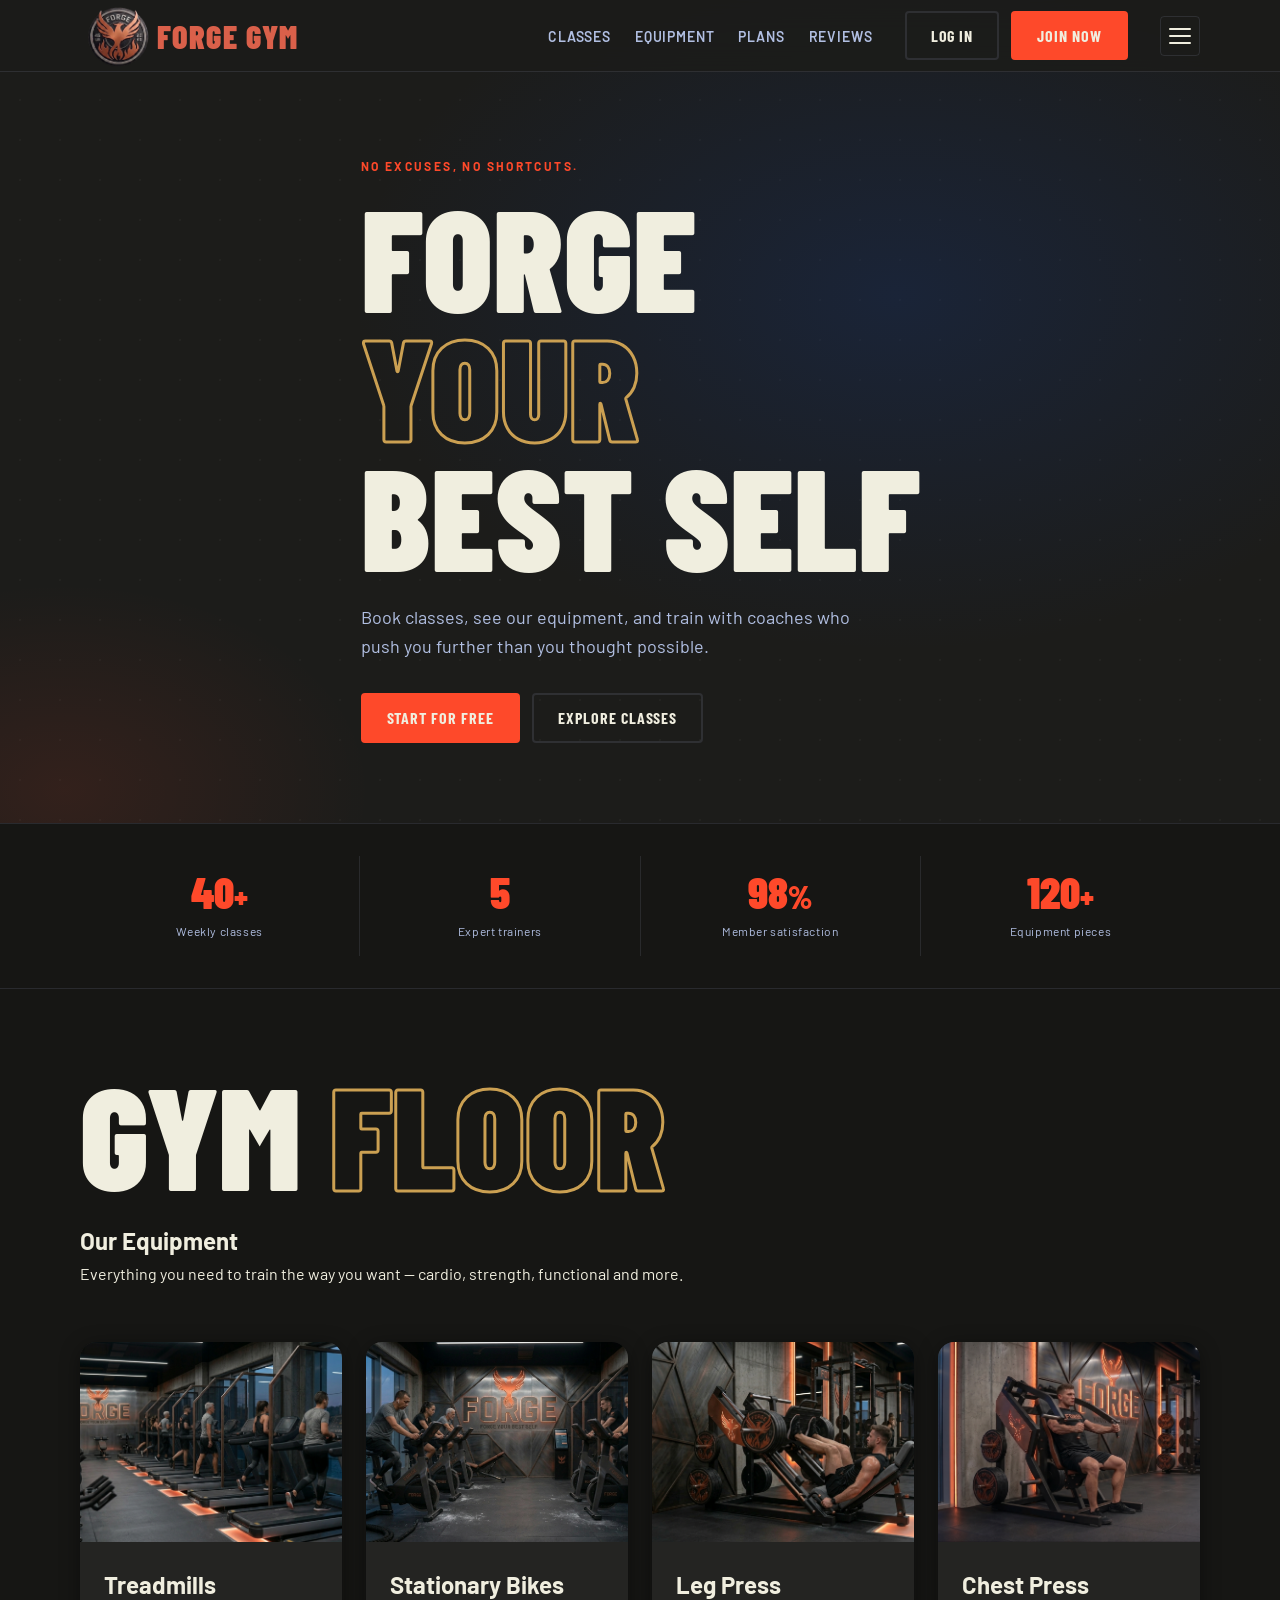
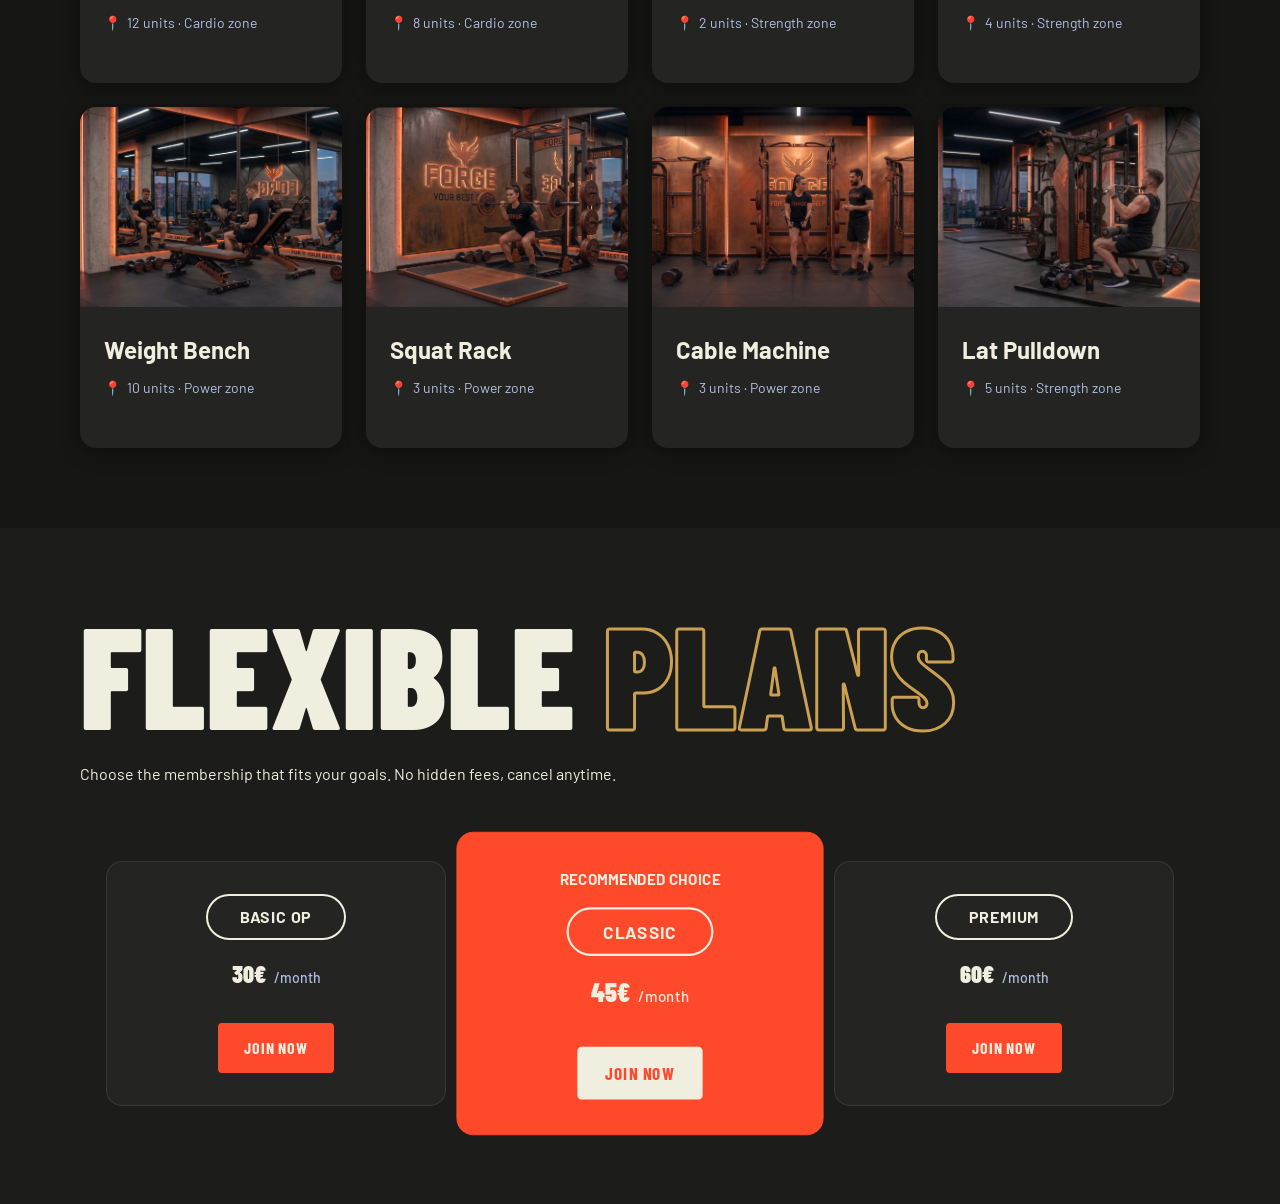
==== index.html @ f5eaddcb "Changes in colors" ====
<!DOCTYPE html>
<html lang="en">
<head>
  <meta charset="UTF-8" />
  <meta name="viewport" content="width=device-width, initial-scale=1.0" />
  <title>FORGE GYM — Forge Your Best Self</title>
  <link rel="preconnect" href="https://fonts.googleapis.com" />
  <link rel="preconnect" href="https://fonts.gstatic.com" crossorigin />
  <link href="https://fonts.googleapis.com/css2?family=Barlow+Condensed:wght@700;900&family=Barlow:wght@400;500;600&display=swap" rel="stylesheet" />
  <link rel="stylesheet" href="css/style.css" />
</head>
<body>

  <!-- HEADER -->

  <header class="header">
    <div class="container header__inner">

      <a href="index.html" class="logo" aria-label="FORGE GYM homepage">
        <img src="images/logo.png" alt="FORGE GYM" class="logo__img" />
        <span class="logo__text">FORGE GYM</span>
      </a>

      <input type="checkbox" id="nav-toggle" class="sr-only peer-nav" />
      <label for="nav-toggle" class="nav__toggle" aria-label="Open navigation menu">
        <span></span>
        <span></span>
        <span></span>
      </label>

      <nav class="nav" id="main-nav" aria-label="Primary navigation">
        <ul class="nav__list">
          <li><a href="#classes"   class="nav__link">Classes</a></li>
          <li><a href="#equipment" class="nav__link">Equipment</a></li>
          <li><a href="#plans"     class="nav__link">Plans</a></li>
          <li><a href="#reviews"   class="nav__link">Reviews</a></li>
        </ul>
        <div class="nav__actions">
          <a href="pages/login.html"    class="btn btn--ghost">Log in</a>
          <a href="pages/register.html" class="btn btn--primary">Join now</a>
        </div>
      </nav>

      <div class="quick-menu">
        <input type="checkbox" id="quick-menu-toggle" class="sr-only peer-quick" />
        <label for="quick-menu-toggle" class="quick-menu__btn" aria-label="Quick access menu">
          <span></span>
          <span></span>
          <span></span>
        </label>
        
        <div class="quick-menu__dropdown" id="quick-menu-dropdown">
          <a href="plan.html" class="quick-menu__item">
            <span class="quick-menu__icon" aria-hidden="true">📅</span>
            <div>
              <strong>Workout Planner</strong>
              <span>Browse &amp; plan your schedule</span>
            </div>
          </a>
          <a href="pages/profile.html" class="quick-menu__item">
            <span class="quick-menu__icon" aria-hidden="true">👤</span>
            <div>
              <strong>My Profile</strong>
              <span>Account, bookings &amp; progress</span>
            </div>
          </a>
        </div>
      </div>
    </div>
  </header>

  <main>

    <!-- HERO -->
    <section class="hero" aria-labelledby="hero-title">
      <div class="hero__bg" aria-hidden="true"></div>

      <div class="container hero__content">
        <p class="eyebrow">No excuses, No shortcuts.</p>
        <h1 class="hero__title" id="hero-title">
          FORGE<br />
          <span class="hero__title--outline">YOUR</span><br />
          BEST SELF
        </h1>
        <p class="hero__sub">
          Book classes, see our equipment, and train with coaches
          who push you further than you thought possible.
        </p>
        <div class="hero__cta">
          <a href="pages/register.html" class="btn btn--primary btn--lg">Start for free</a>
          <a href="#classes"           class="btn btn--ghost   btn--lg">Explore classes</a>
        </div>
      </div>

      <div class="stats" aria-label="Gym highlights">
        <div class="container stats__inner">
          <div class="stat">
            <strong class="stat__number">40<span>+</span></strong>
            <span class="stat__label">Weekly classes</span>
          </div>
          <div class="stat">
            <strong class="stat__number">5</strong>
            <span class="stat__label">Expert trainers</span>
          </div>
          <div class="stat">
            <strong class="stat__number">98<span>%</span></strong>
            <span class="stat__label">Member satisfaction</span>
          </div>
          <div class="stat">
            <strong class="stat__number">120<span>+</span></strong>
            <span class="stat__label">Equipment pieces</span>
          </div>
        </div>
      </div>
     </section>

     <!-- EQUIPMENT CATALOGUE -->

     <section class="section" id="equipment" aria-labelledby="equipment-title">
      <div class="container">

        <header class="section__header">
          <h1 class="equipment__title">
            GYM <span class="equipment__title--outline">FLOOR</span>
          </h1>
          <h2 class="section__title" id="equipment-title">Our Equipment</h2>
          <p class="section__desc">
            Everything you need to train the way you want —
            cardio, strength, functional and more.
          </p>
        </header>

        <ul class="equip-grid" aria-label="Equipment catalogue">
 
          <li class="equip-card">
            <div class="equip-card__image">
              <img src="images/equipment/treadMills.png" alt="Treadmills" loading="lazy" />
            </div>
            <div class="equip-card__info">
              <h3 class="equip-card__name">Treadmills</h3>
              <p class="equip-card__detail">
                <span aria-hidden="true">📍</span> 12 units · Cardio zone
              </p>
            </div>
          </li>
 
          <li class="equip-card">
            <div class="equip-card__image">
              <img src="images/equipment/stationaryBikes.png" alt="Stationary Bikes" loading="lazy" />
            </div>
            <div class="equip-card__info">
              <h3 class="equip-card__name">Stationary Bikes</h3>
              <p class="equip-card__detail">
                <span aria-hidden="true">📍</span> 8 units · Cardio zone
              </p>
            </div>
          </li>

          <li class="equip-card">
            <div class="equip-card__image">
              <img src="images/equipment/legPress.png" alt="Leg Press" loading="lazy" />
            </div>
            <div class="equip-card__info">
              <h3 class="equip-card__name">Leg Press</h3>
              <p class="equip-card__detail">
                <span aria-hidden="true">📍</span> 2 units · Strength zone
              </p>
            </div>
          </li>

          <li class="equip-card">
            <div class="equip-card__image">
              <img src="images/equipment/chestPress.png" alt="Chest Press" loading="lazy" />
            </div>
            <div class="equip-card__info">
              <h3 class="equip-card__name">Chest Press</h3>
              <p class="equip-card__detail">
                <span aria-hidden="true">📍</span> 4 units · Strength zone
              </p>
            </div>
          </li>

          <li class="equip-card">
            <div class="equip-card__image">
              <img src="images/equipment/weightBench.png" alt="Weight Bench" loading="lazy" />
            </div>
            <div class="equip-card__info">
              <h3 class="equip-card__name">Weight Bench</h3>
              <p class="equip-card__detail">
                <span aria-hidden="true">📍</span> 10 units · Power zone
              </p>
            </div>
          </li>

          <li class="equip-card">
            <div class="equip-card__image">
              <img src="images/equipment/squatRack.png" alt="Squat Rack" loading="lazy" />
            </div>
            <div class="equip-card__info">
              <h3 class="equip-card__name">Squat Rack</h3>
              <p class="equip-card__detail">
                <span aria-hidden="true">📍</span> 3 units · Power zone
              </p>
            </div>
          </li>

          <li class="equip-card">
            <div class="equip-card__image">
              <img src="images/equipment/cableMachine.png" alt="Cable Machine" loading="lazy" />
            </div>
            <div class="equip-card__info">
              <h3 class="equip-card__name">Cable Machine</h3>
              <p class="equip-card__detail">
                <span aria-hidden="true">📍</span> 3 units · Power zone
              </p>
            </div>
          </li>

          <li class="equip-card">
            <div class="equip-card__image">
              <img src="images/equipment/latPulldown.png" alt="Lat Pulldown" loading="lazy" />
            </div>
            <div class="equip-card__info">
              <h3 class="equip-card__name">Lat Pulldown</h3>
              <p class="equip-card__detail">
                <span aria-hidden="true">📍</span> 5 units · Strength zone
              </p>
            </div>
          </li>

          </ul>
 
      </div>
    </section>

    <section class="section" id="plans" aria-labelledby="plans-title">
      <div class="container">

        <header class="section__header">
          <h2 class="equipment__title">
            FLEXIBLE <span class="equipment__title--outline">PLANS</span>
          </h2>
          <p class="section__desc">
            Choose the membership that fits your goals. No hidden fees, cancel anytime.
          </p>
        </header>

        <div class="plans-grid">
          
          <div class="plan-card">
            <div class="plan-card__name">BASIC OP</div>
            <div class="plan-card__price">
              <span class="price-decimals">30€</span>
              <span class="price-period">/month</span>
            </div>
            <a href="pages/register.html" class="btn btn--primary">Join Now</a>
          </div>

          <div class="plan-card plan-card--highlight">
            <div class="plan-card__badge">Recommended Choice</div>
            <div class="plan-card__name">CLASSIC</div>
            <div class="plan-card__price">
              <span class="price-decimals">45€</span>
              <span class="price-period">/month</span>
            </div>
            <a href="pages/register.html" class="btn btn--white">Join Now</a>
          </div>

          <div class="plan-card">
            <div class="plan-card__name">PREMIUM</div>
            <div class="plan-card__price">
              <span class="price-decimals">60€</span>
              <span class="price-period">/month</span>
            </div>
            <a href="pages/register.html" class="btn btn--primary">Join Now</a>
          </div>

        </div>

      </div>
    </section>

  </main>

</body>
</html>
---- css/style.css ----
/* 
 * PROJECT: Gym Management Platform 
 * DESCRIPTION: Main stylesheet that imports our CSS architecture in the 
 * correct cascading order (ITCSS approach).
*/

@import url('01-base.css');
@import url('02-components.css');
@import url('03-layout.css');
@import url('04-pages.css');
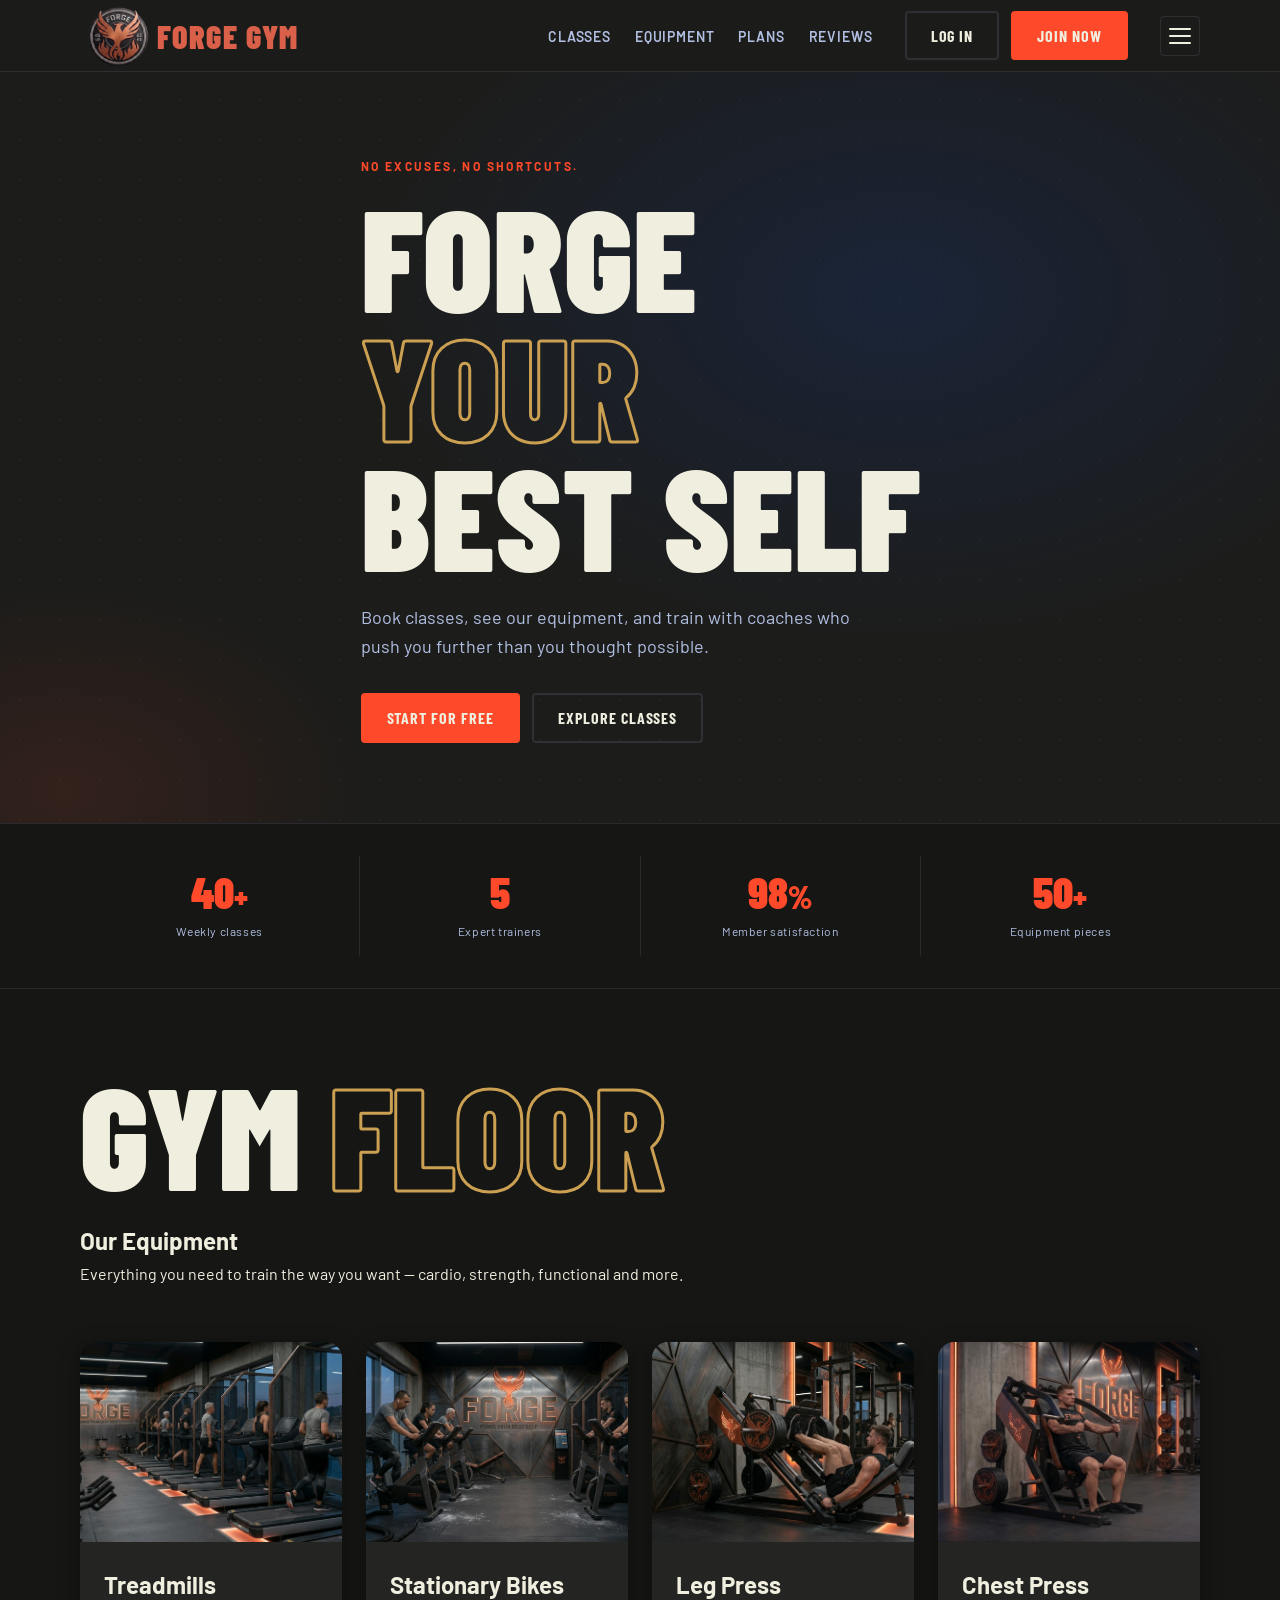
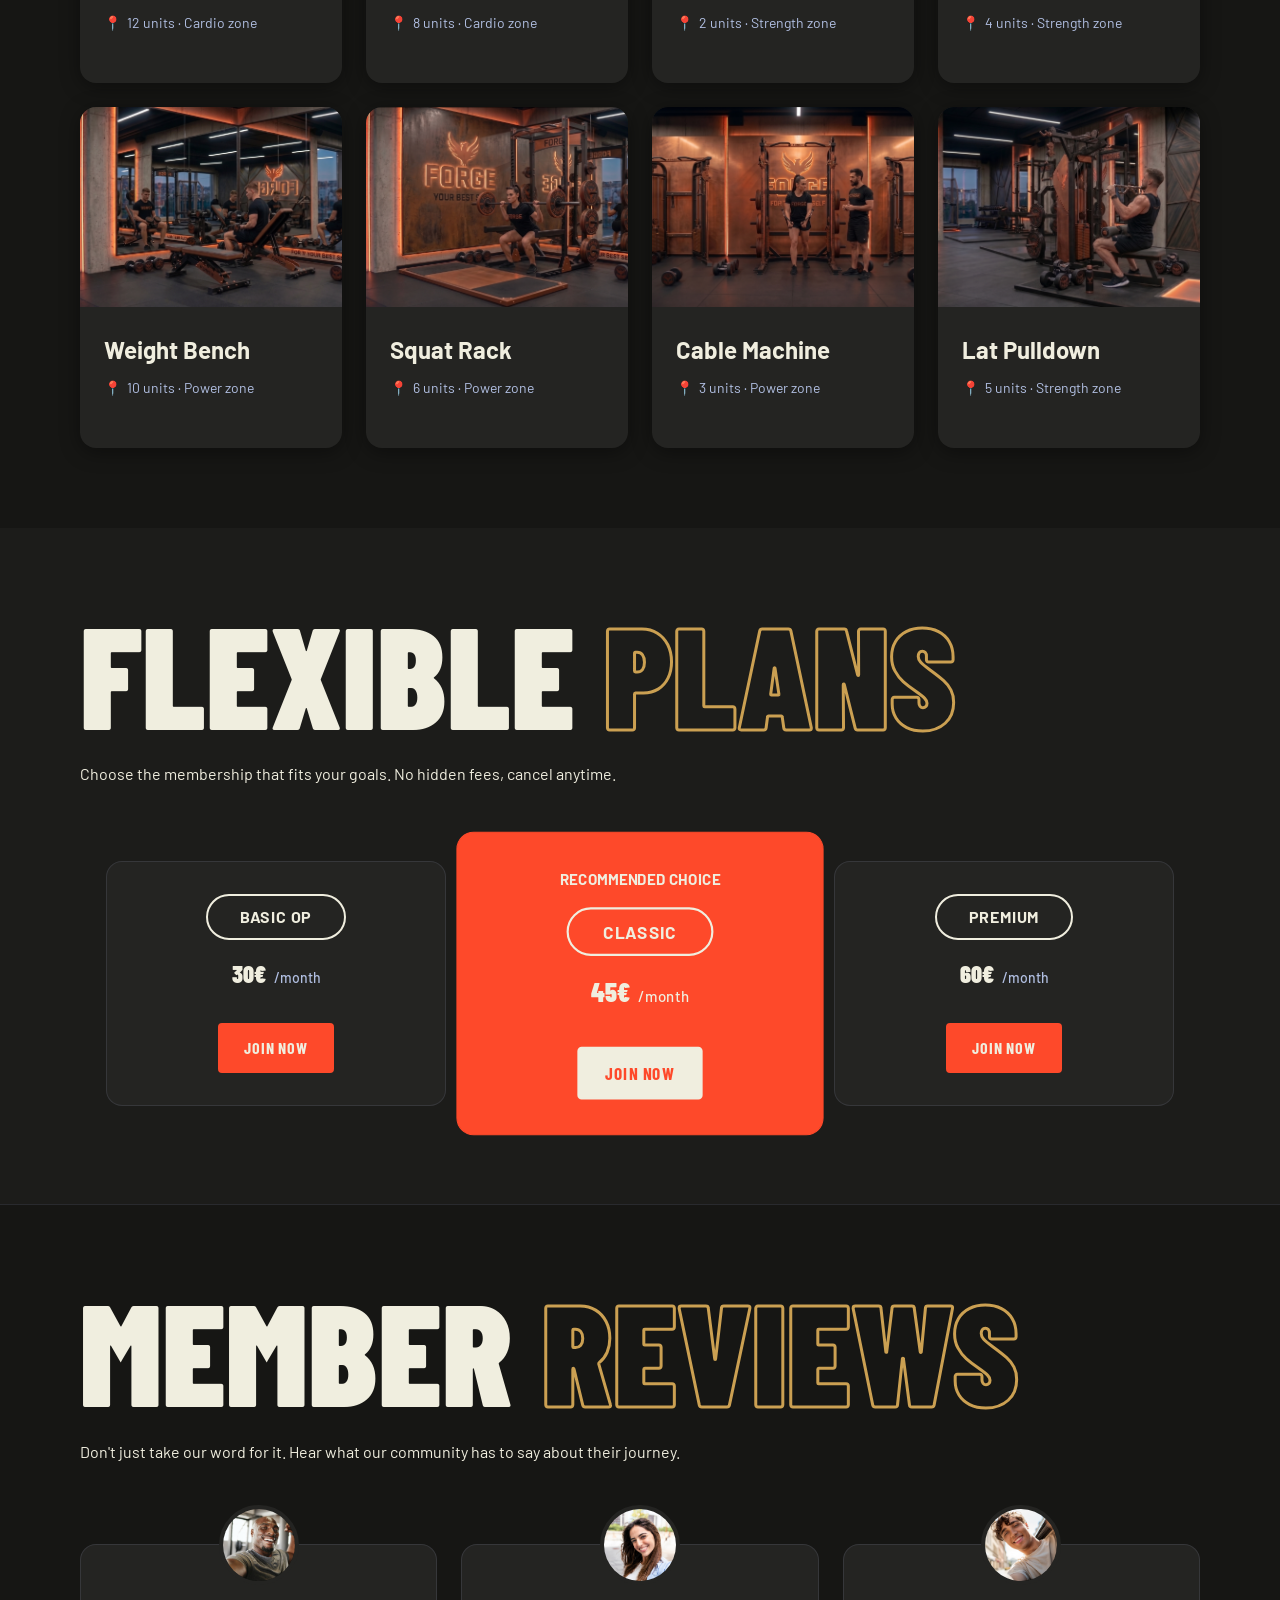
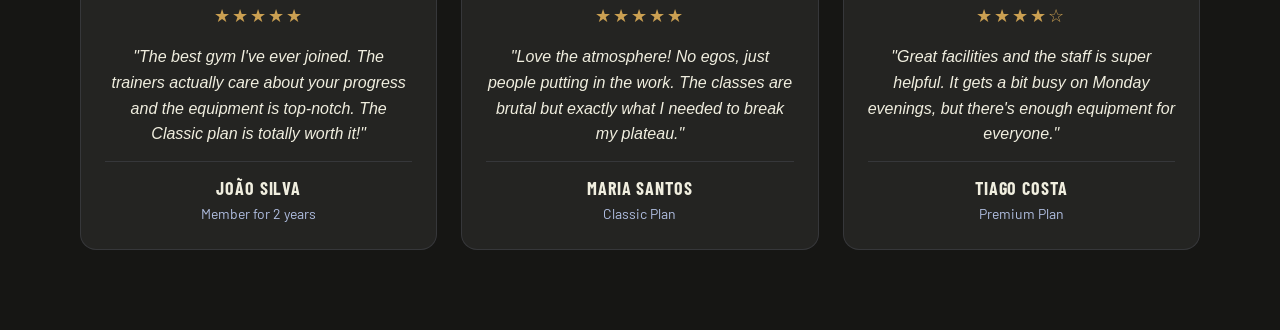
==== commit 1be5bfb3: "Reviews from Members" ====
--- a/index.html
+++ b/index.html
@@ -107,7 +107,7 @@
             <span class="stat__label">Member satisfaction</span>
           </div>
           <div class="stat">
-            <strong class="stat__number">120<span>+</span></strong>
+            <strong class="stat__number">50<span>+</span></strong>
             <span class="stat__label">Equipment pieces</span>
           </div>
         </div>
@@ -199,7 +199,7 @@
             <div class="equip-card__info">
               <h3 class="equip-card__name">Squat Rack</h3>
               <p class="equip-card__detail">
-                <span aria-hidden="true">📍</span> 3 units · Power zone
+                <span aria-hidden="true">📍</span> 6 units · Power zone
               </p>
             </div>
           </li>
@@ -280,6 +280,76 @@
       </div>
     </section>
 
+    <section class="section" id="reviews" aria-labelledby="reviews-title">
+      <div class="container">
+
+        <header class="section__header">
+          <h2 class="equipment__title">
+            MEMBER <span class="equipment__title--outline">REVIEWS</span>
+          </h2>
+          <p class="section__desc">
+            Don't just take our word for it. Hear what our community has to say about their journey.
+          </p>
+        </header>
+
+        <div class="reviews-grid">
+          
+          <div class="review-card">
+            <div class="review-card__avatar">
+              <img src="images/profiles/profile1.png" alt="João Silva" loading="lazy" />
+            </div>
+            
+            <div class="review-card__stars" aria-label="5 out of 5 stars">
+              ★★★★★
+            </div>
+            <blockquote class="review-card__quote">
+              "The best gym I've ever joined. The trainers actually care about your progress and the equipment is top-notch. The Classic plan is totally worth it!"
+            </blockquote>
+            <div class="review-card__author">
+              <strong>João Silva</strong>
+              <span>Member for 2 years</span>
+            </div>
+          </div>
+
+          <div class="review-card">
+            <div class="review-card__avatar">
+              <img src="images/profiles/profile2.png" alt="Maria Santos" loading="lazy" />
+            </div>
+            
+            <div class="review-card__stars" aria-label="5 out of 5 stars">
+              ★★★★★
+            </div>
+            <blockquote class="review-card__quote">
+              "Love the atmosphere! No egos, just people putting in the work. The classes are brutal but exactly what I needed to break my plateau."
+            </blockquote>
+            <div class="review-card__author">
+              <strong>Maria Santos</strong>
+              <span>Classic Plan</span>
+            </div>
+          </div>
+
+          <div class="review-card">
+            <div class="review-card__avatar">
+              <img src="images/profiles/profile3.png" alt="Tiago Costa" loading="lazy" />
+            </div>
+            
+            <div class="review-card__stars" aria-label="4 out of 5 stars">
+              ★★★★☆
+            </div>
+            <blockquote class="review-card__quote">
+              "Great facilities and the staff is super helpful. It gets a bit busy on Monday evenings, but there's enough equipment for everyone."
+            </blockquote>
+            <div class="review-card__author">
+              <strong>Tiago Costa</strong>
+              <span>Premium Plan</span>
+            </div>
+          </div>
+
+        </div>
+
+      </div>
+    </section>
+
   </main>
 
 </body>
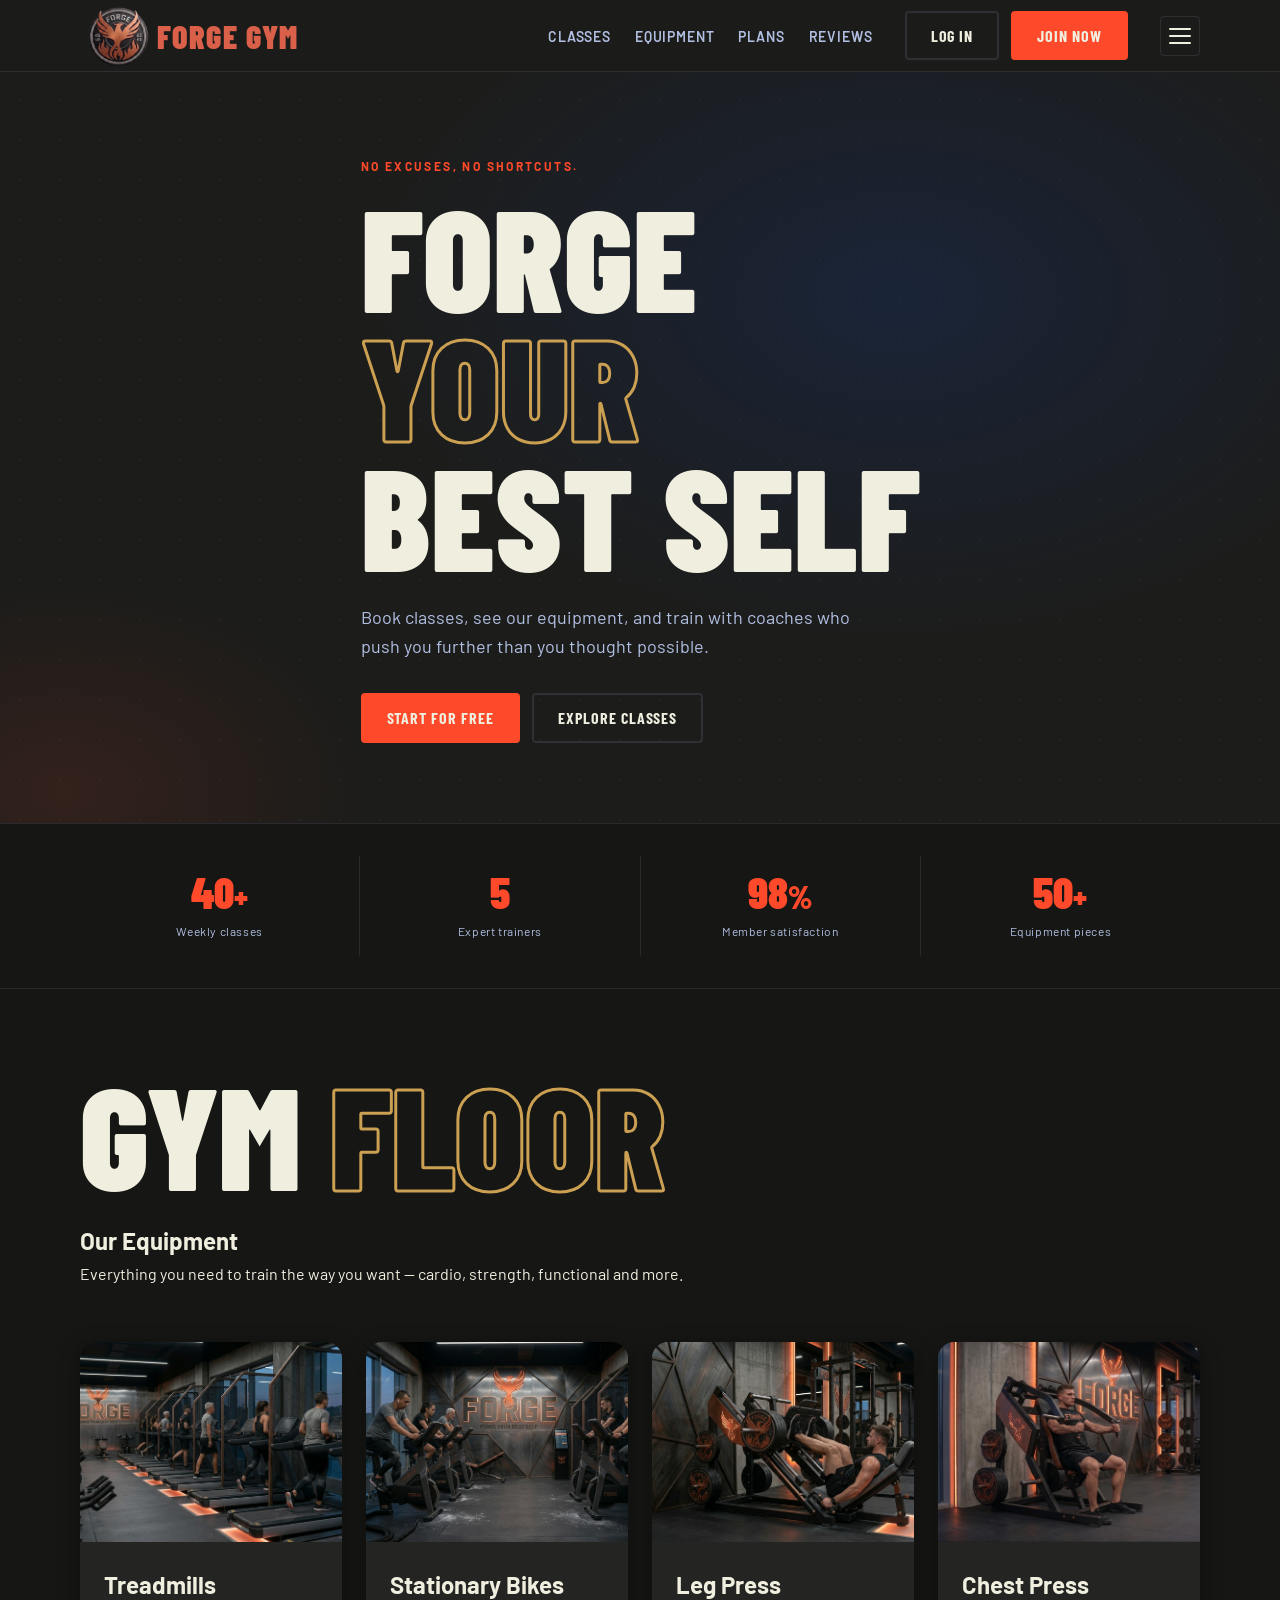
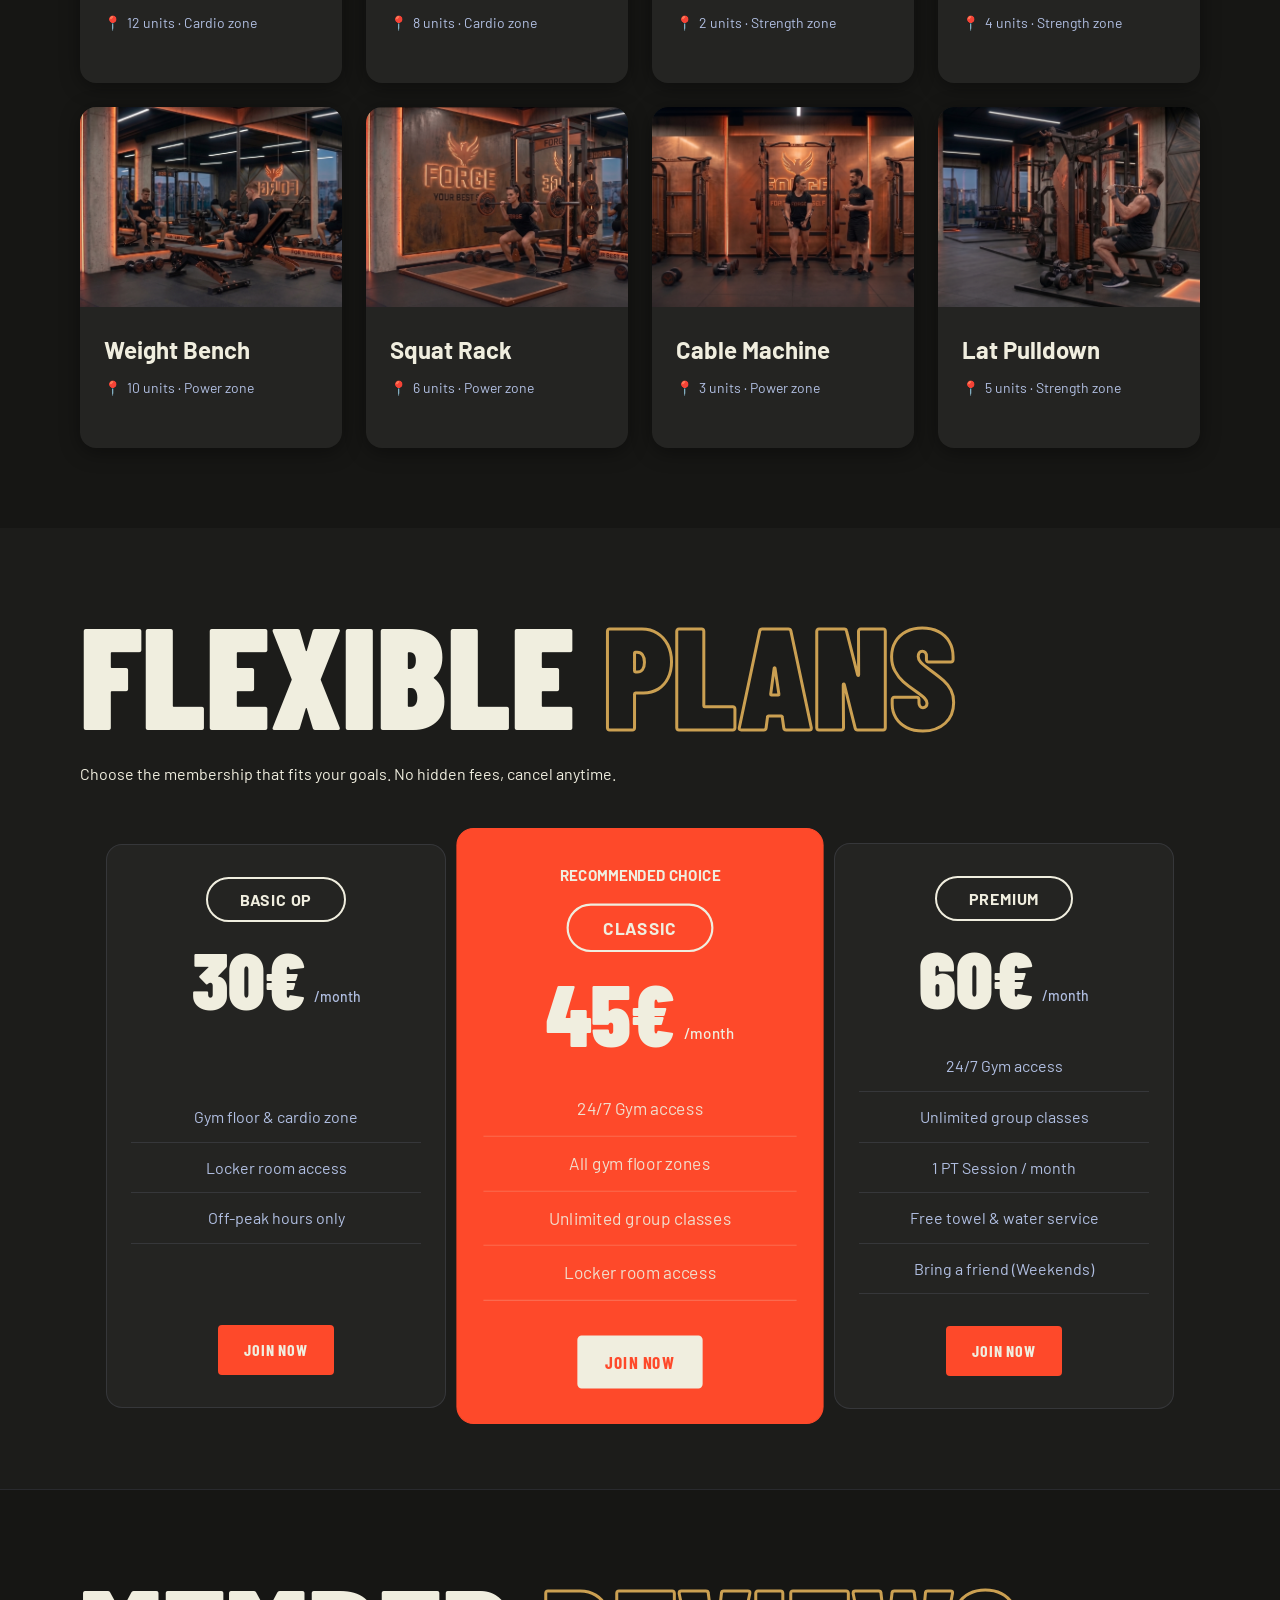
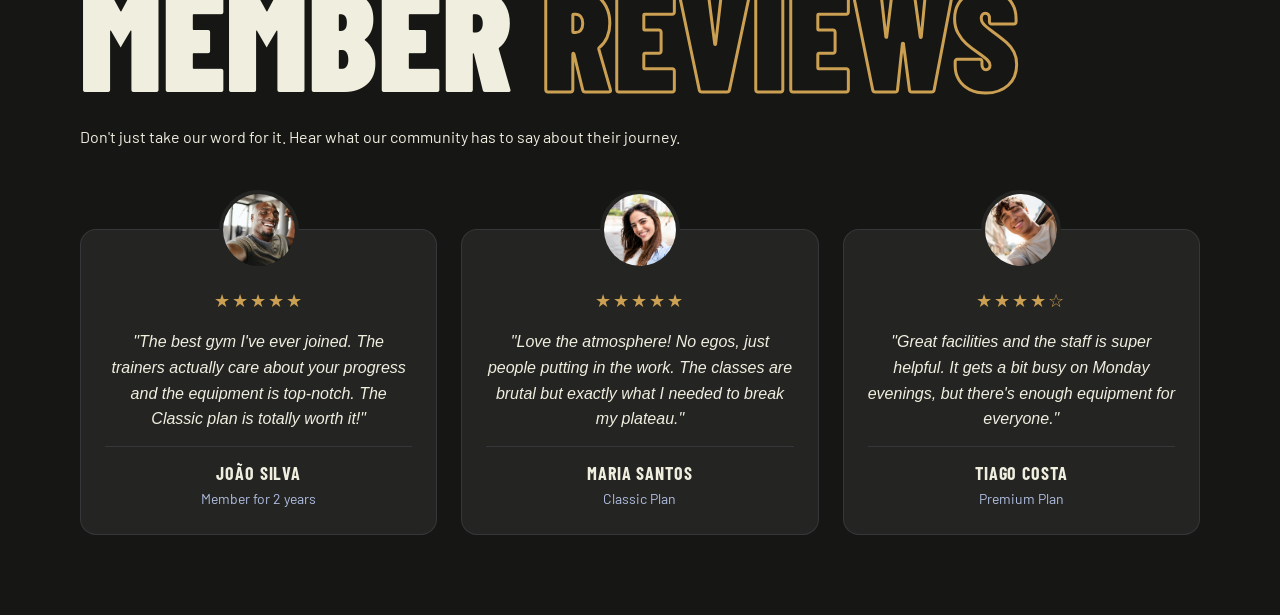
==== commit 9bff9f49: "Changes on the Plans +Features" ====
--- a/index.html
+++ b/index.html
@@ -253,6 +253,17 @@
               <span class="price-decimals">30€</span>
               <span class="price-period">/month</span>
             </div>
+
+            <ul class="plan-features">
+              <li class="invisible-line" aria-hidden="true">fantasma</li>
+              
+              <li>Gym floor & cardio zone</li>
+              <li>Locker room access</li>
+              <li>Off-peak hours only</li>
+              
+              <li class="invisible-line" aria-hidden="true">fantasma</li>
+            </ul>
+
             <a href="pages/register.html" class="btn btn--primary">Join Now</a>
           </div>
 
@@ -263,6 +274,14 @@
               <span class="price-decimals">45€</span>
               <span class="price-period">/month</span>
             </div>
+
+            <ul class="plan-features">
+              <li>24/7 Gym access</li>
+              <li>All gym floor zones</li>
+              <li>Unlimited group classes</li>
+              <li>Locker room access</li>
+            </ul>
+
             <a href="pages/register.html" class="btn btn--white">Join Now</a>
           </div>
 
@@ -272,6 +291,15 @@
               <span class="price-decimals">60€</span>
               <span class="price-period">/month</span>
             </div>
+
+            <ul class="plan-features">
+              <li>24/7 Gym access</li>
+              <li>Unlimited group classes</li>
+              <li>1 PT Session / month</li>
+              <li>Free towel & water service</li>
+              <li>Bring a friend (Weekends)</li>
+            </ul>
+
             <a href="pages/register.html" class="btn btn--primary">Join Now</a>
           </div>
 
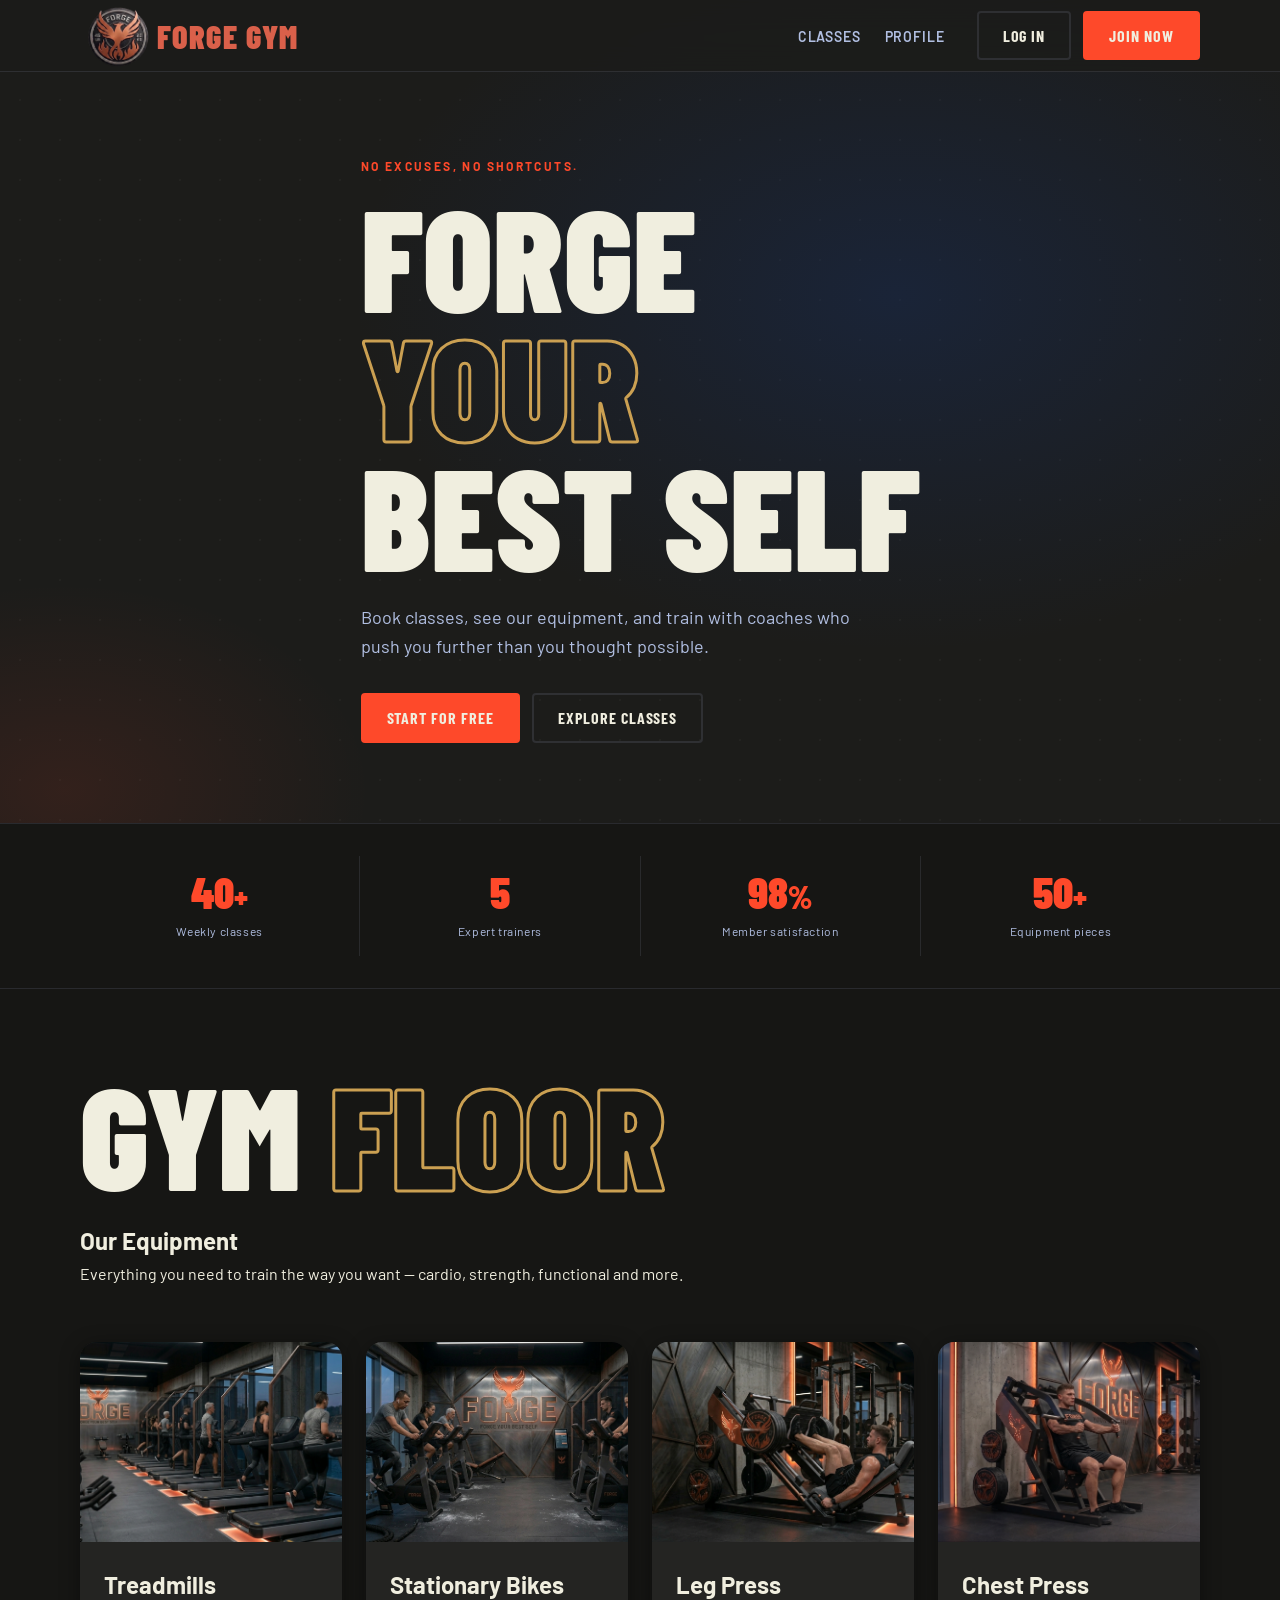
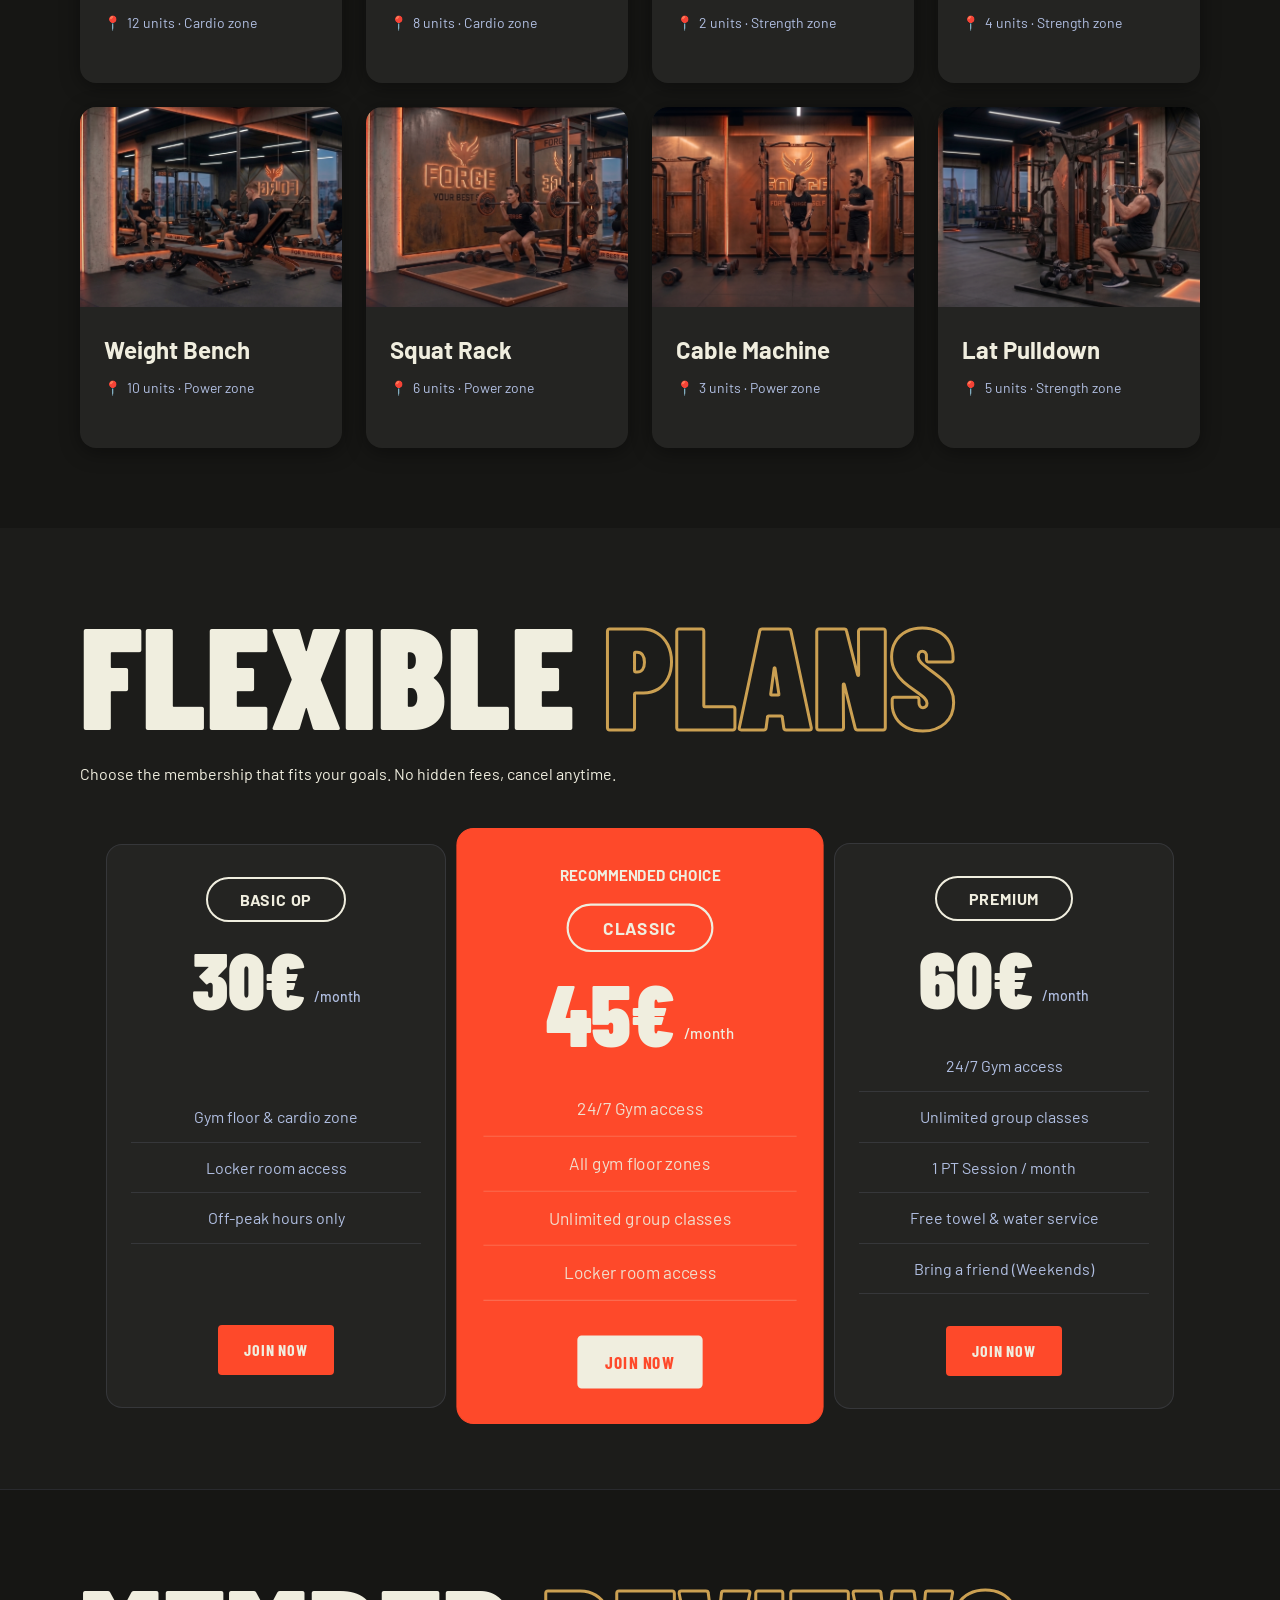
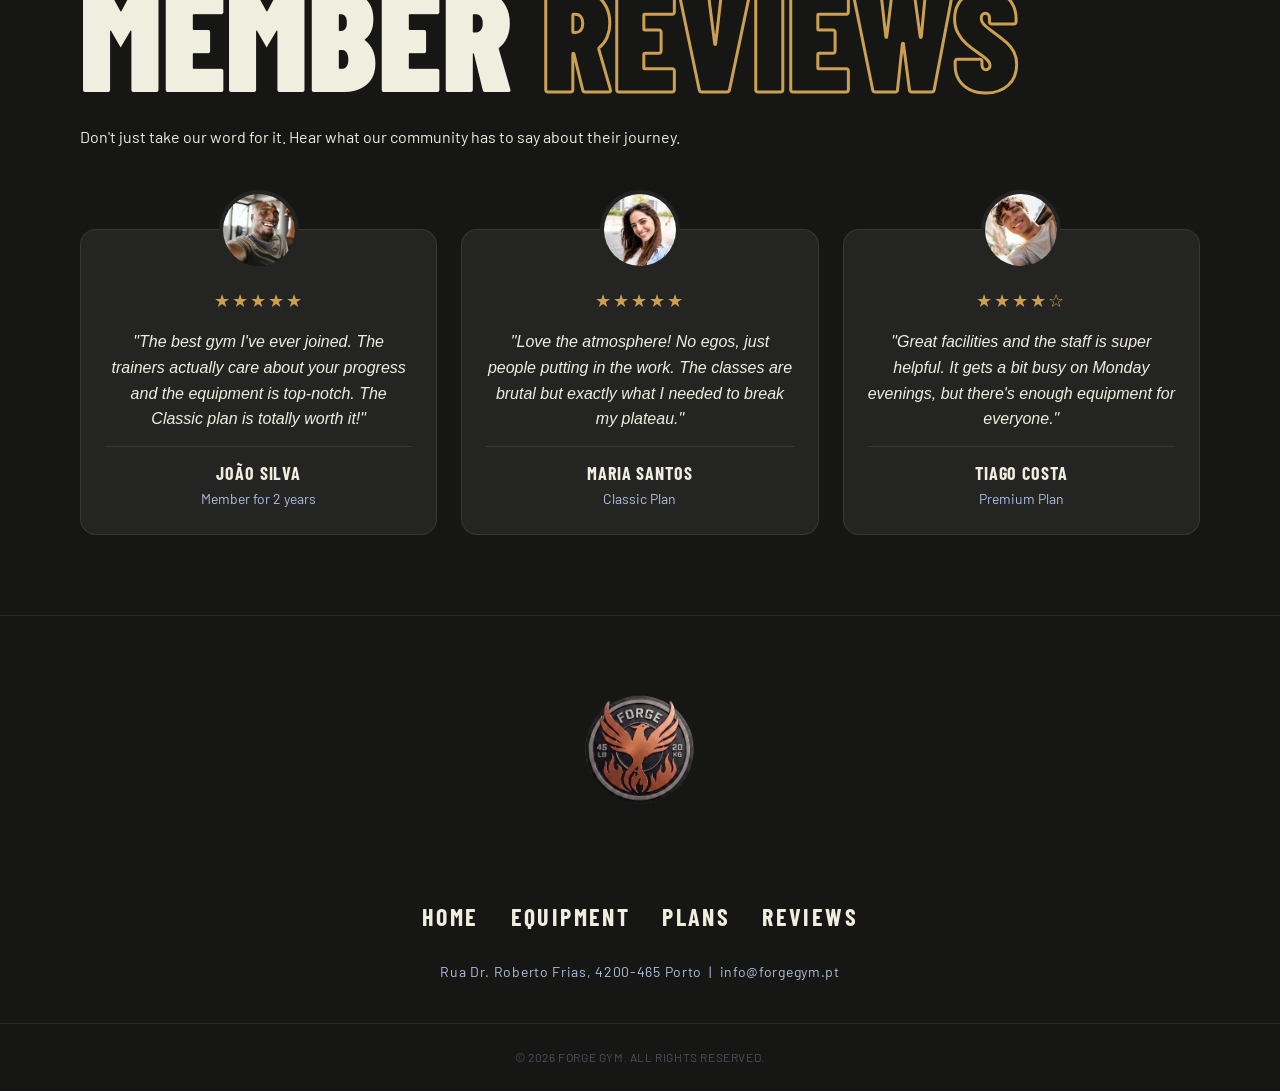
==== commit 48e9ef0c: "feat: add global footer and update header navigation links across all pages" ====
--- a/index.html
+++ b/index.html
@@ -30,42 +30,15 @@
 
       <nav class="nav" id="main-nav" aria-label="Primary navigation">
         <ul class="nav__list">
-          <li><a href="#classes"   class="nav__link">Classes</a></li>
-          <li><a href="#equipment" class="nav__link">Equipment</a></li>
-          <li><a href="#plans"     class="nav__link">Plans</a></li>
-          <li><a href="#reviews"   class="nav__link">Reviews</a></li>
+          <li><a href="pages/plan.html" class="nav__link">Classes</a></li>
+          <li><a href="pages/profile.html" class="nav__link">Profile</a></li>
         </ul>
         <div class="nav__actions">
-          <a href="pages/login.html"    class="btn btn--ghost">Log in</a>
+          <a href="pages/login.html" class="btn btn--ghost">Log in</a>
           <a href="pages/register.html" class="btn btn--primary">Join now</a>
         </div>
       </nav>
 
-      <div class="quick-menu">
-        <input type="checkbox" id="quick-menu-toggle" class="sr-only peer-quick" />
-        <label for="quick-menu-toggle" class="quick-menu__btn" aria-label="Quick access menu">
-          <span></span>
-          <span></span>
-          <span></span>
-        </label>
-        
-        <div class="quick-menu__dropdown" id="quick-menu-dropdown">
-          <a href="plan.html" class="quick-menu__item">
-            <span class="quick-menu__icon" aria-hidden="true">📅</span>
-            <div>
-              <strong>Workout Planner</strong>
-              <span>Browse &amp; plan your schedule</span>
-            </div>
-          </a>
-          <a href="pages/profile.html" class="quick-menu__item">
-            <span class="quick-menu__icon" aria-hidden="true">👤</span>
-            <div>
-              <strong>My Profile</strong>
-              <span>Account, bookings &amp; progress</span>
-            </div>
-          </a>
-        </div>
-      </div>
     </div>
   </header>
 
@@ -379,6 +352,29 @@
     </section>
 
   </main>
-
+  <footer class="footer">
+    <div class="container footer__inner">
+      
+      <a href="index.html" class="logo footer__logo" aria-label="FORGE GYM homepage">
+        <img src="images/logo.png" alt="FORGE GYM" class="logo__img" />
+      </a>
+
+      <ul class="footer__nav">
+        <li><a href="#">Home</a></li>
+        <li><a href="#equipment">Equipment</a></li>
+        <li><a href="#plans">Plans</a></li>
+        <li><a href="#reviews">Reviews</a></li>
+      </ul>
+
+      <p class="footer__address">
+        Rua Dr. Roberto Frias, 4200-465 Porto &nbsp;|&nbsp; info@forgegym.pt
+      </p>
+
+    </div>
+    
+    <div class="footer__bottom">
+      <p>&copy; 2026 FORGE GYM. All rights reserved.</p>
+    </div>
+  </footer>
 </body>
 </html>
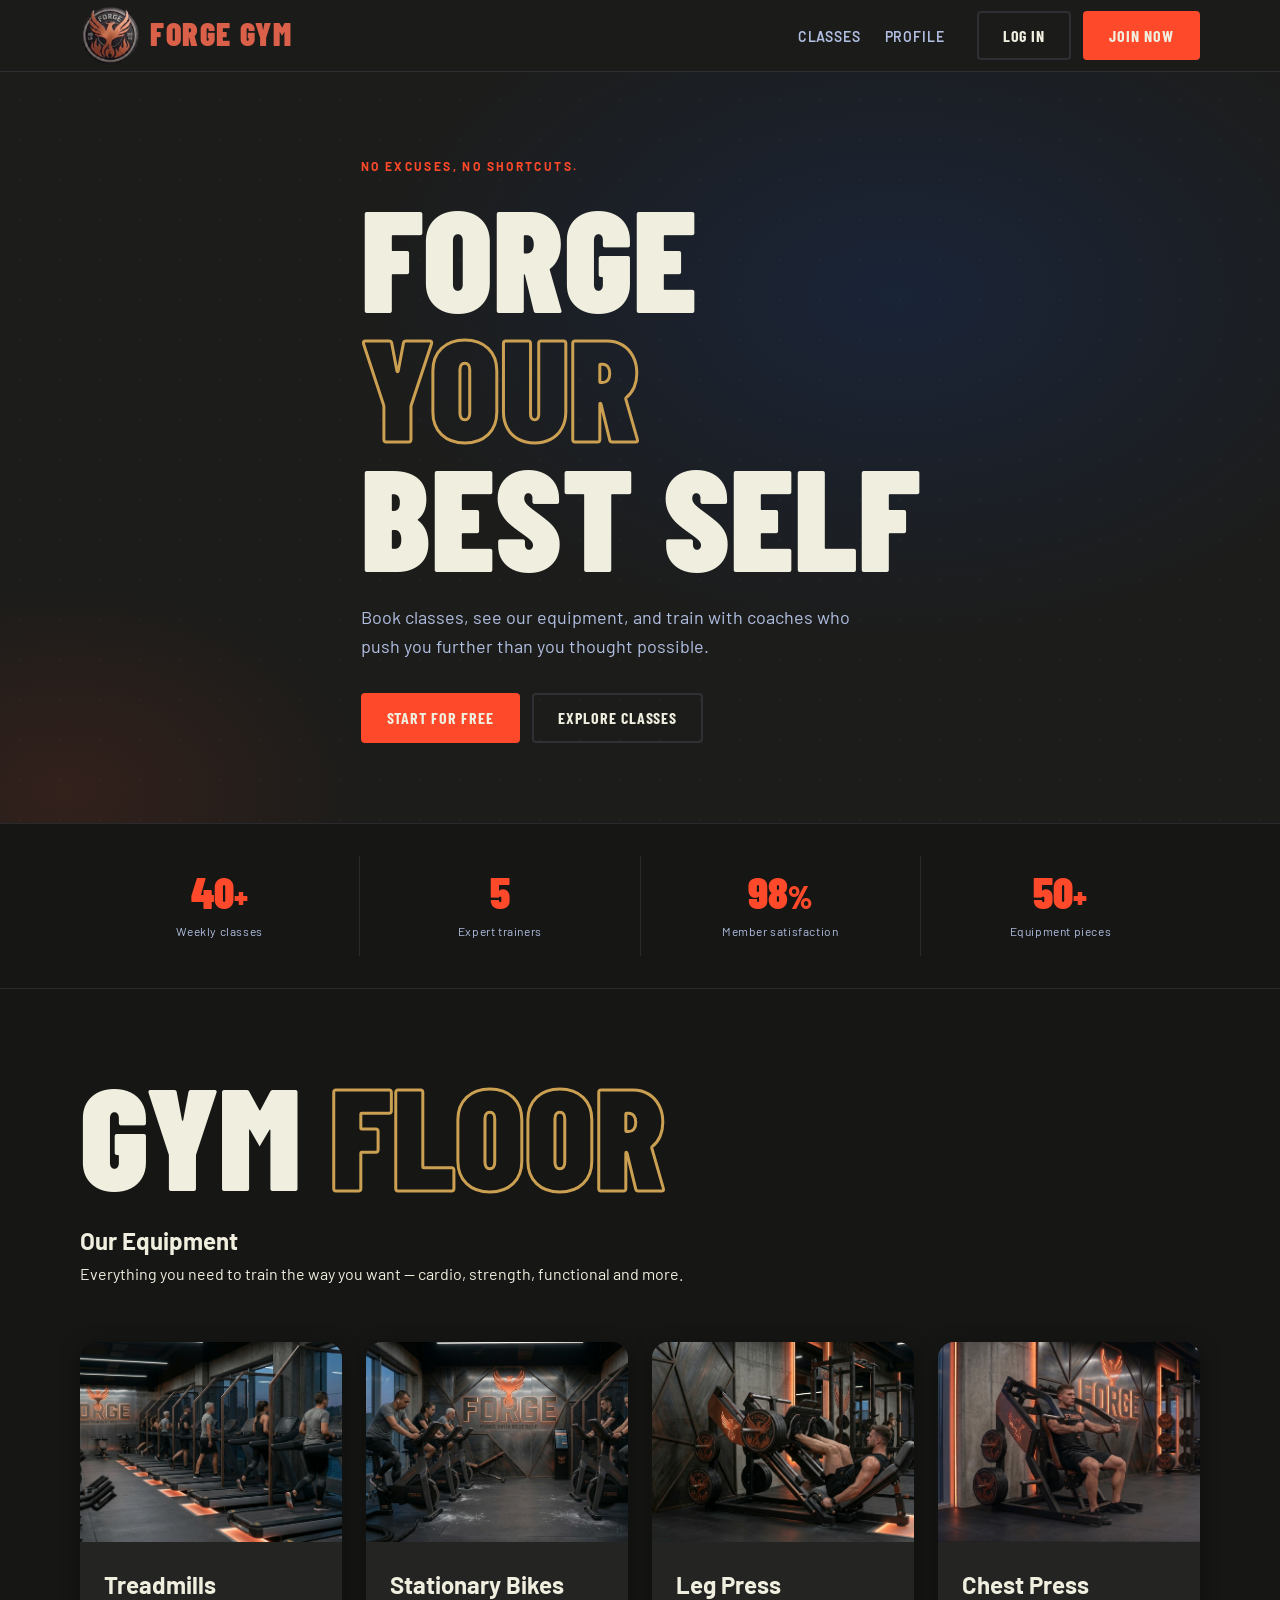
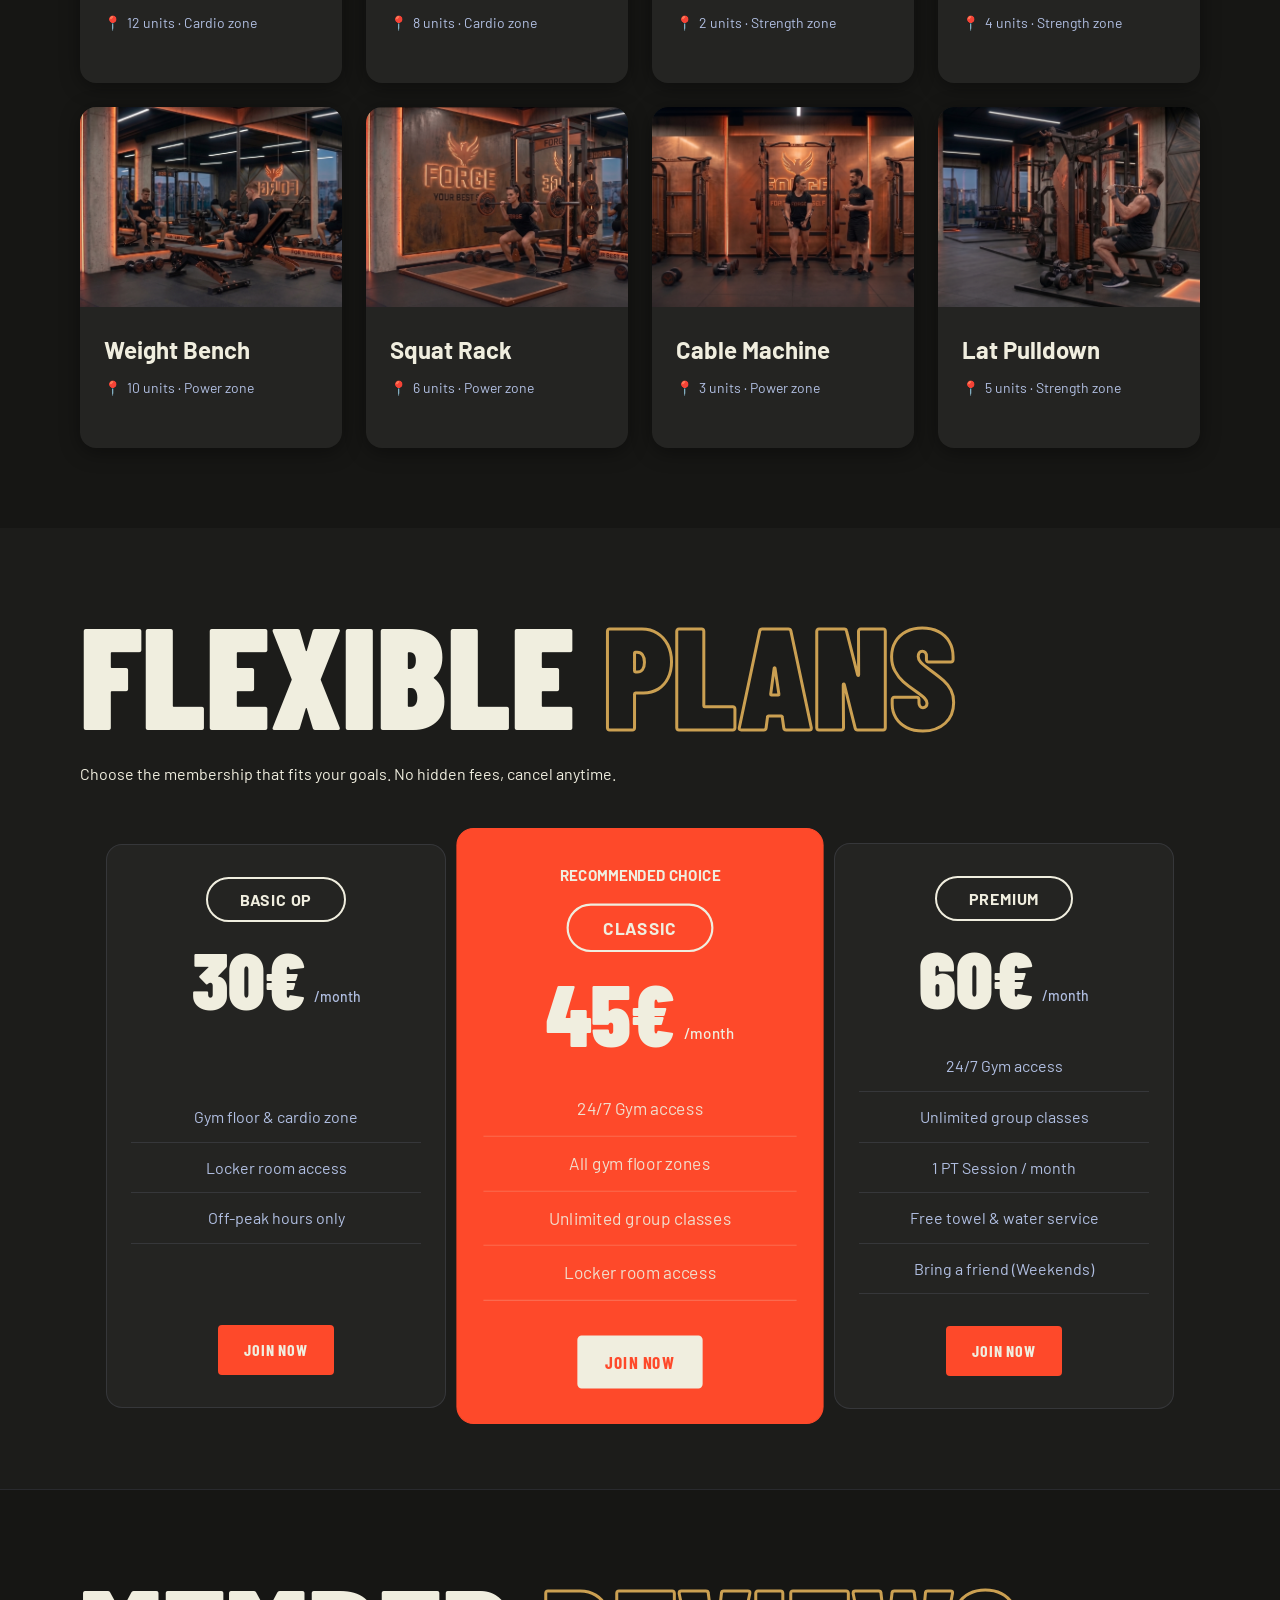
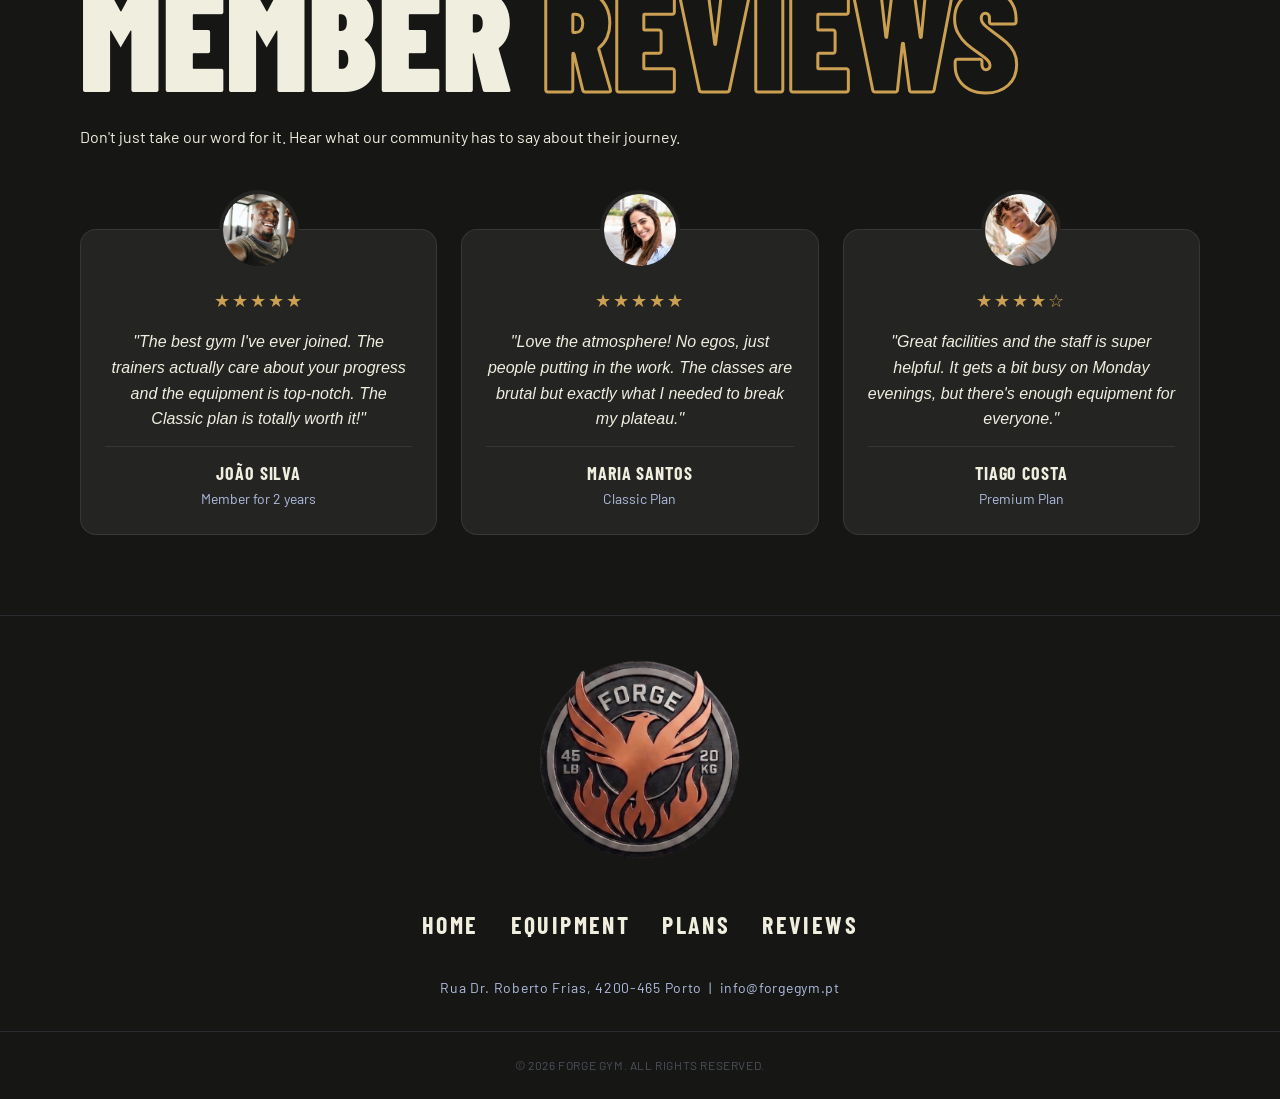
==== commit f866b37a: "Some changes on footer" ====
--- a/index.html
+++ b/index.html
@@ -4,6 +4,9 @@
   <meta charset="UTF-8" />
   <meta name="viewport" content="width=device-width, initial-scale=1.0" />
   <title>FORGE GYM — Forge Your Best Self</title>
+  <link rel="icon" type="image/png" href="images/logo32x32.png" />
+  <link rel="icon" type="image/png" href="images/logo16x16.png" />
+  <link rel="icon" type="image/png" href="images/logo-appletouch.png" />
   <link rel="preconnect" href="https://fonts.googleapis.com" />
   <link rel="preconnect" href="https://fonts.gstatic.com" crossorigin />
   <link href="https://fonts.googleapis.com/css2?family=Barlow+Condensed:wght@700;900&family=Barlow:wght@400;500;600&display=swap" rel="stylesheet" />
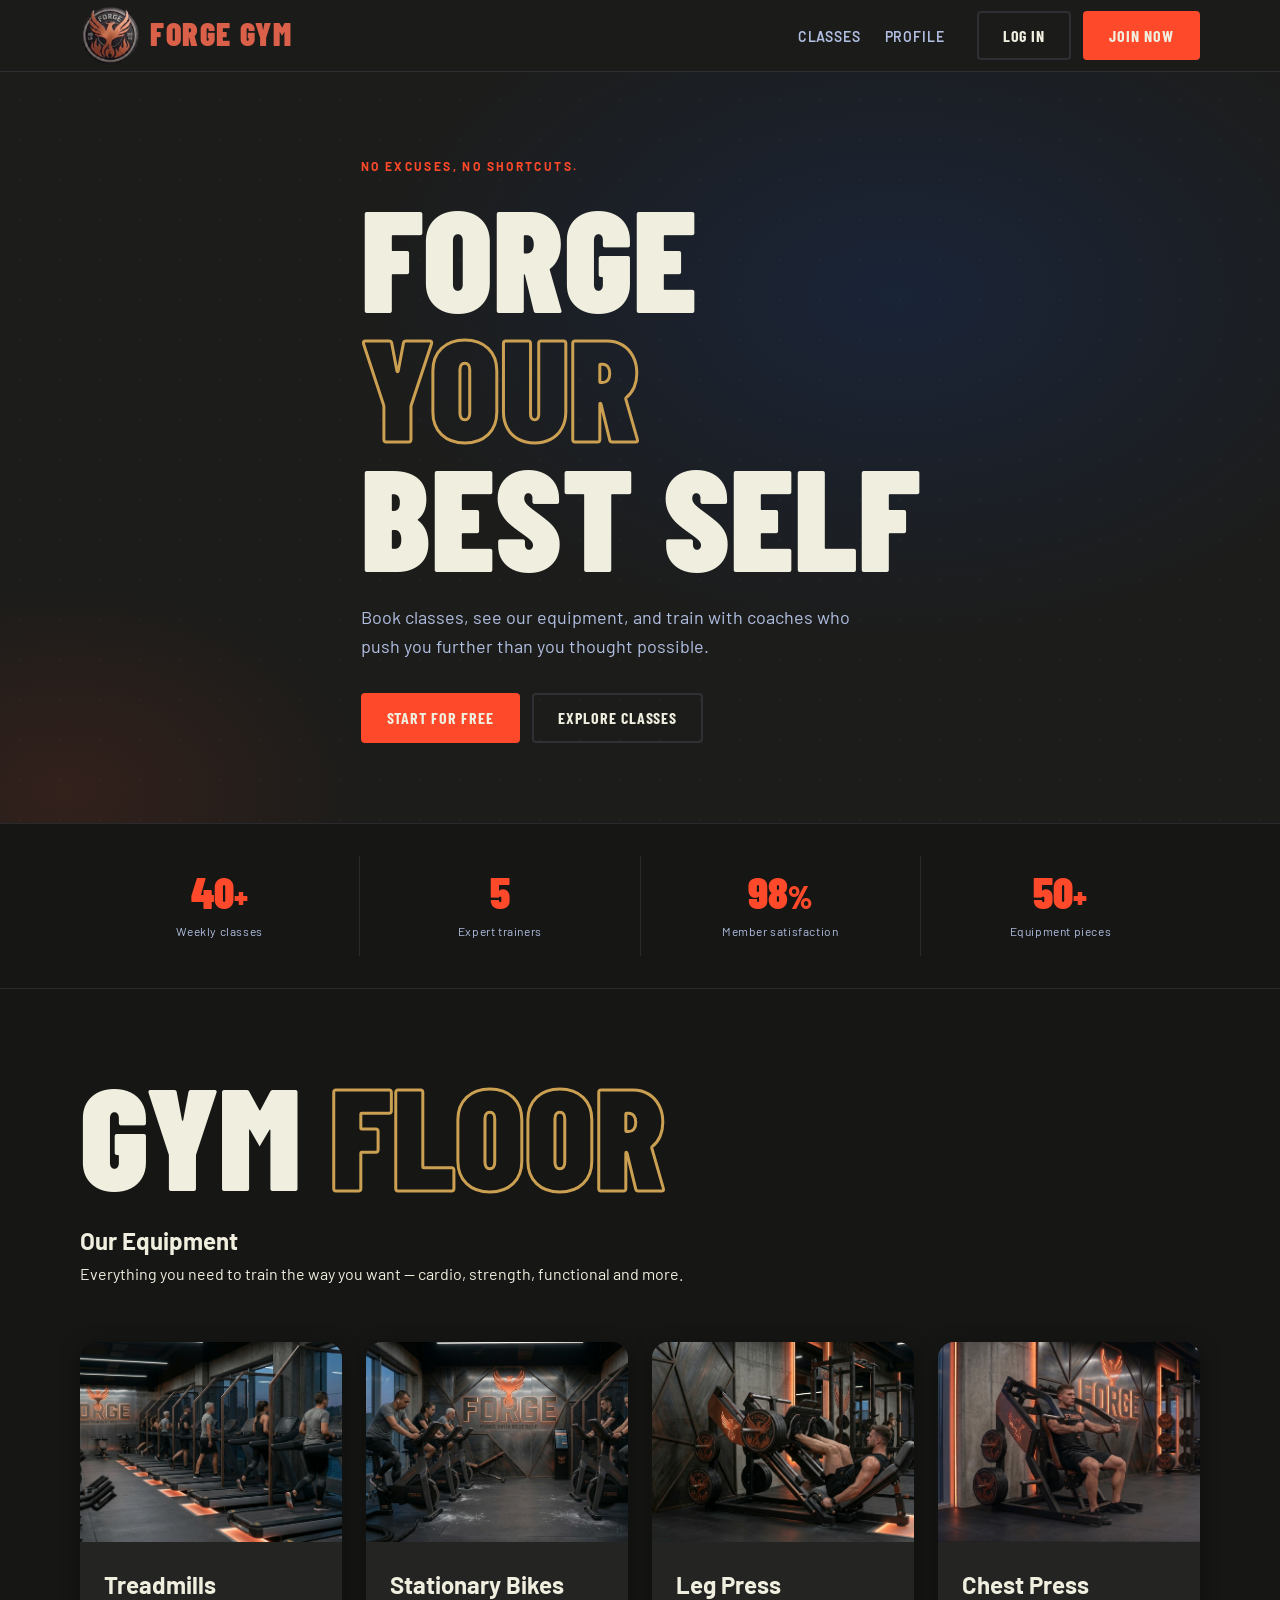
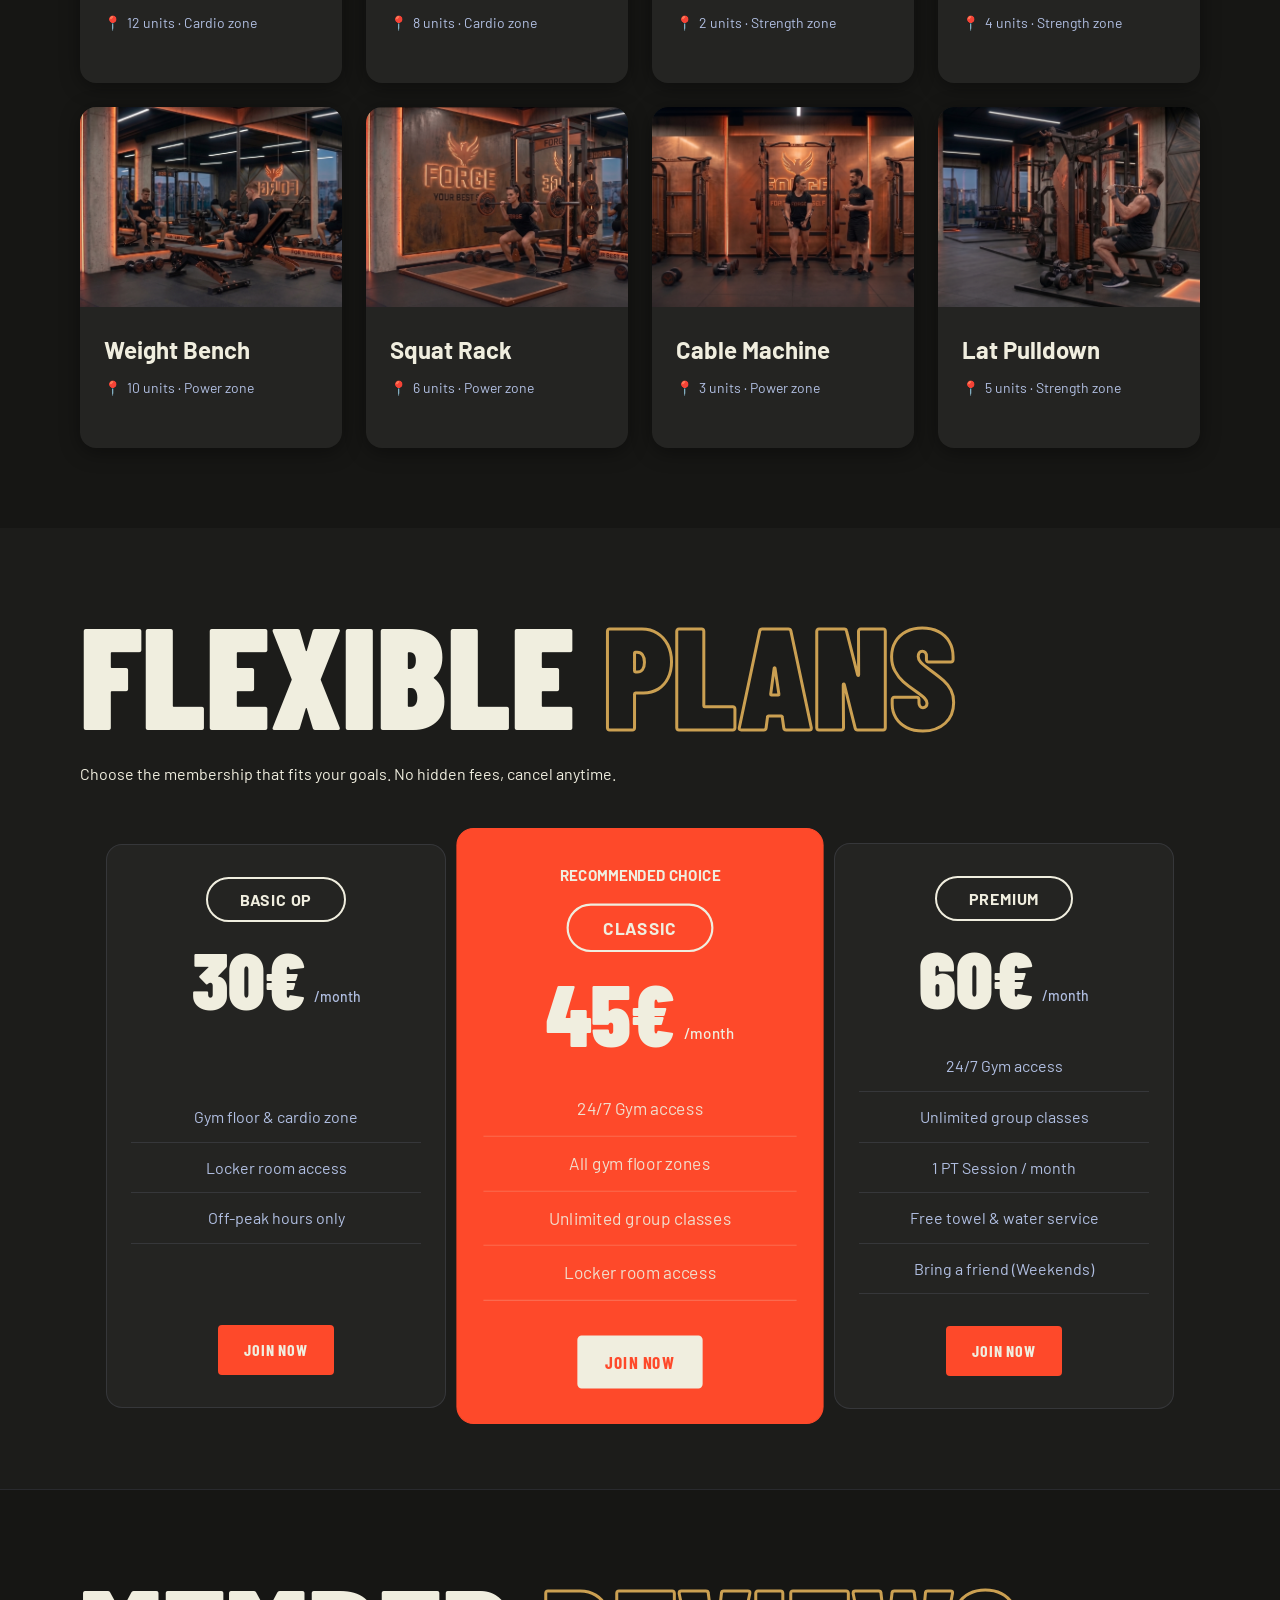
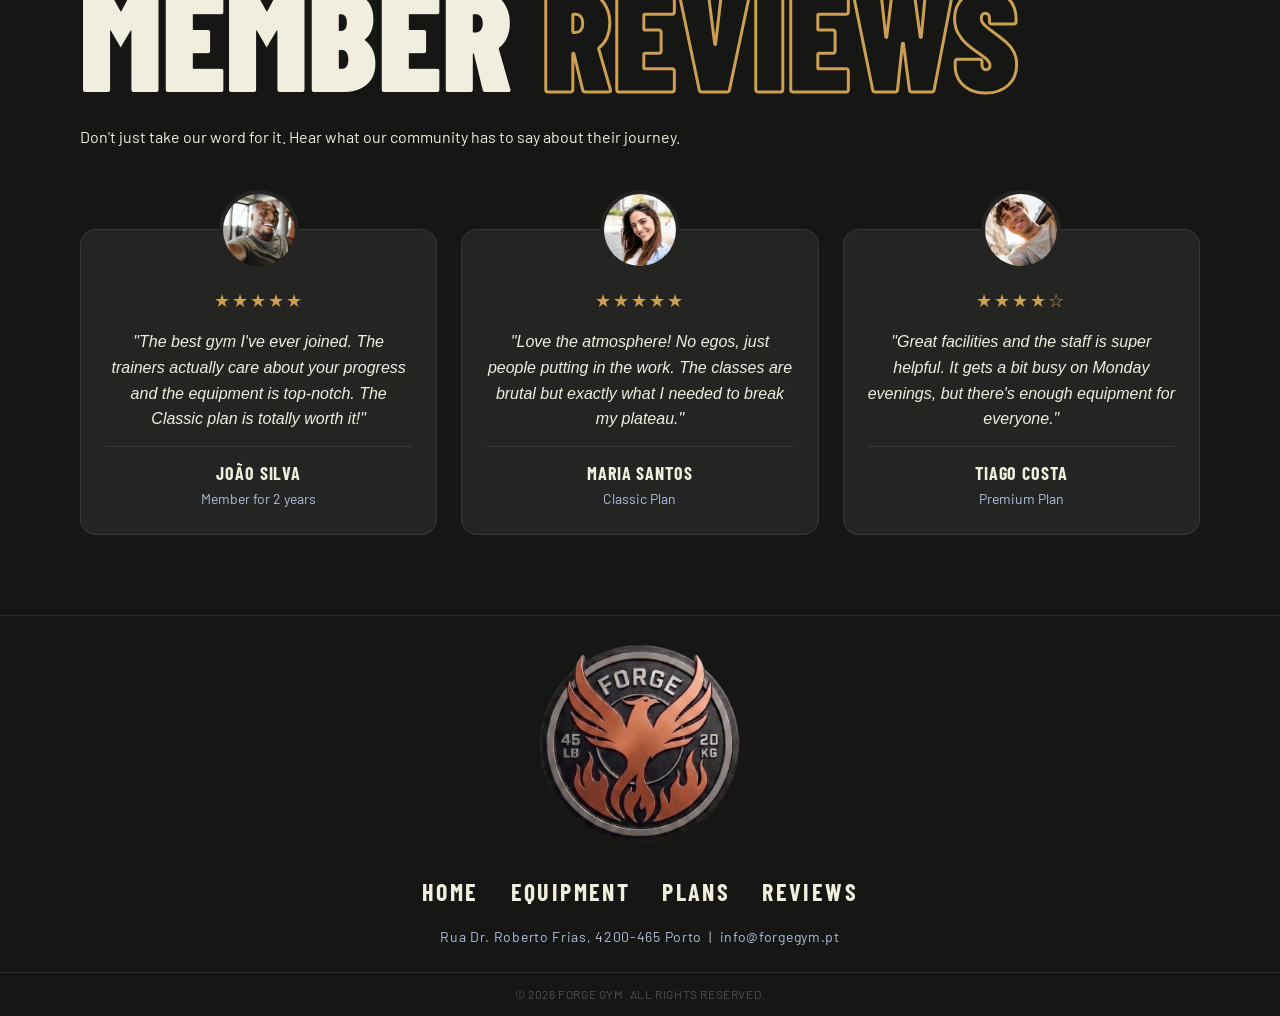
==== commit 3e8db5b3: "Profile modification andclean up and reorganize css" ====
--- a/index.html
+++ b/index.html
@@ -13,9 +13,6 @@
   <link rel="stylesheet" href="css/style.css" />
 </head>
 <body>
-
-  <!-- HEADER -->
-
   <header class="header">
     <div class="container header__inner">
 
@@ -46,8 +43,6 @@
   </header>
 
   <main>
-
-    <!-- HERO -->
     <section class="hero" aria-labelledby="hero-title">
       <div class="hero__bg" aria-hidden="true"></div>
 
@@ -89,9 +84,6 @@
         </div>
       </div>
      </section>
-
-     <!-- EQUIPMENT CATALOGUE -->
-
      <section class="section" id="equipment" aria-labelledby="equipment-title">
       <div class="container">
 
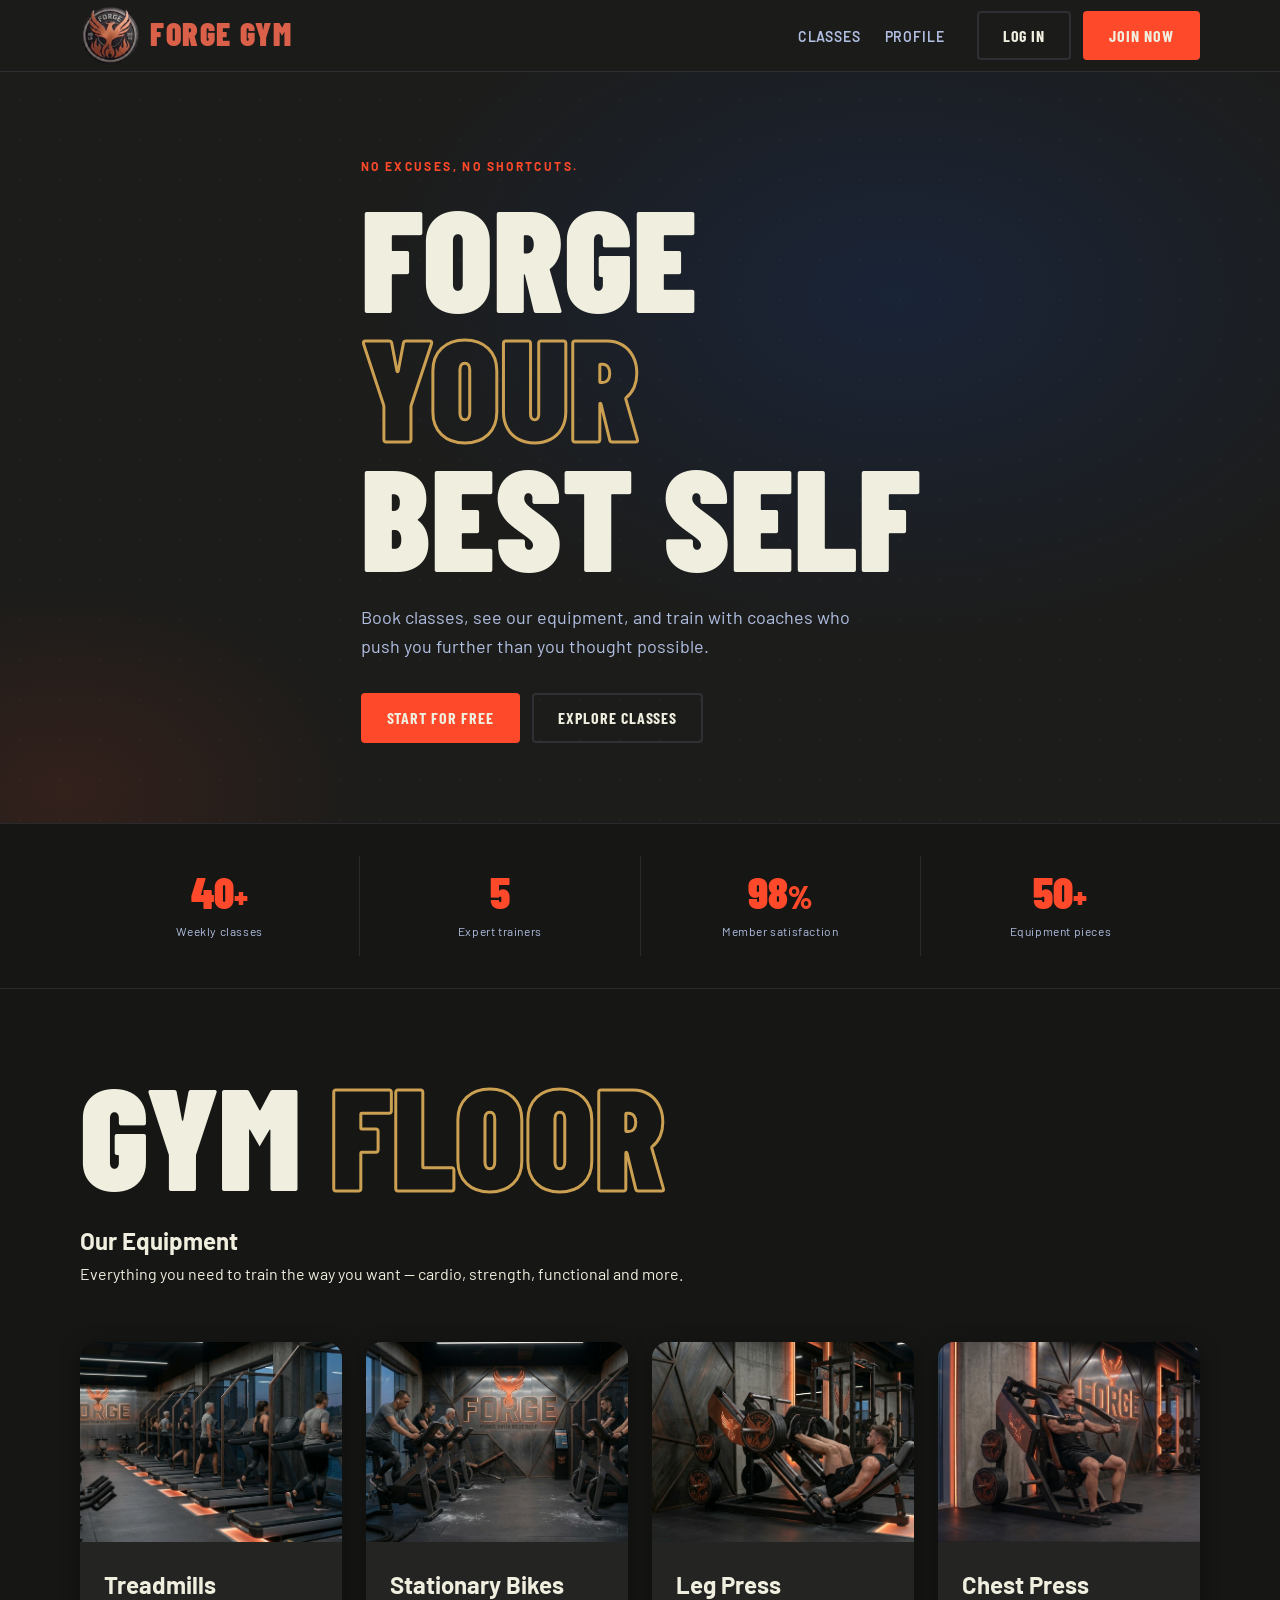
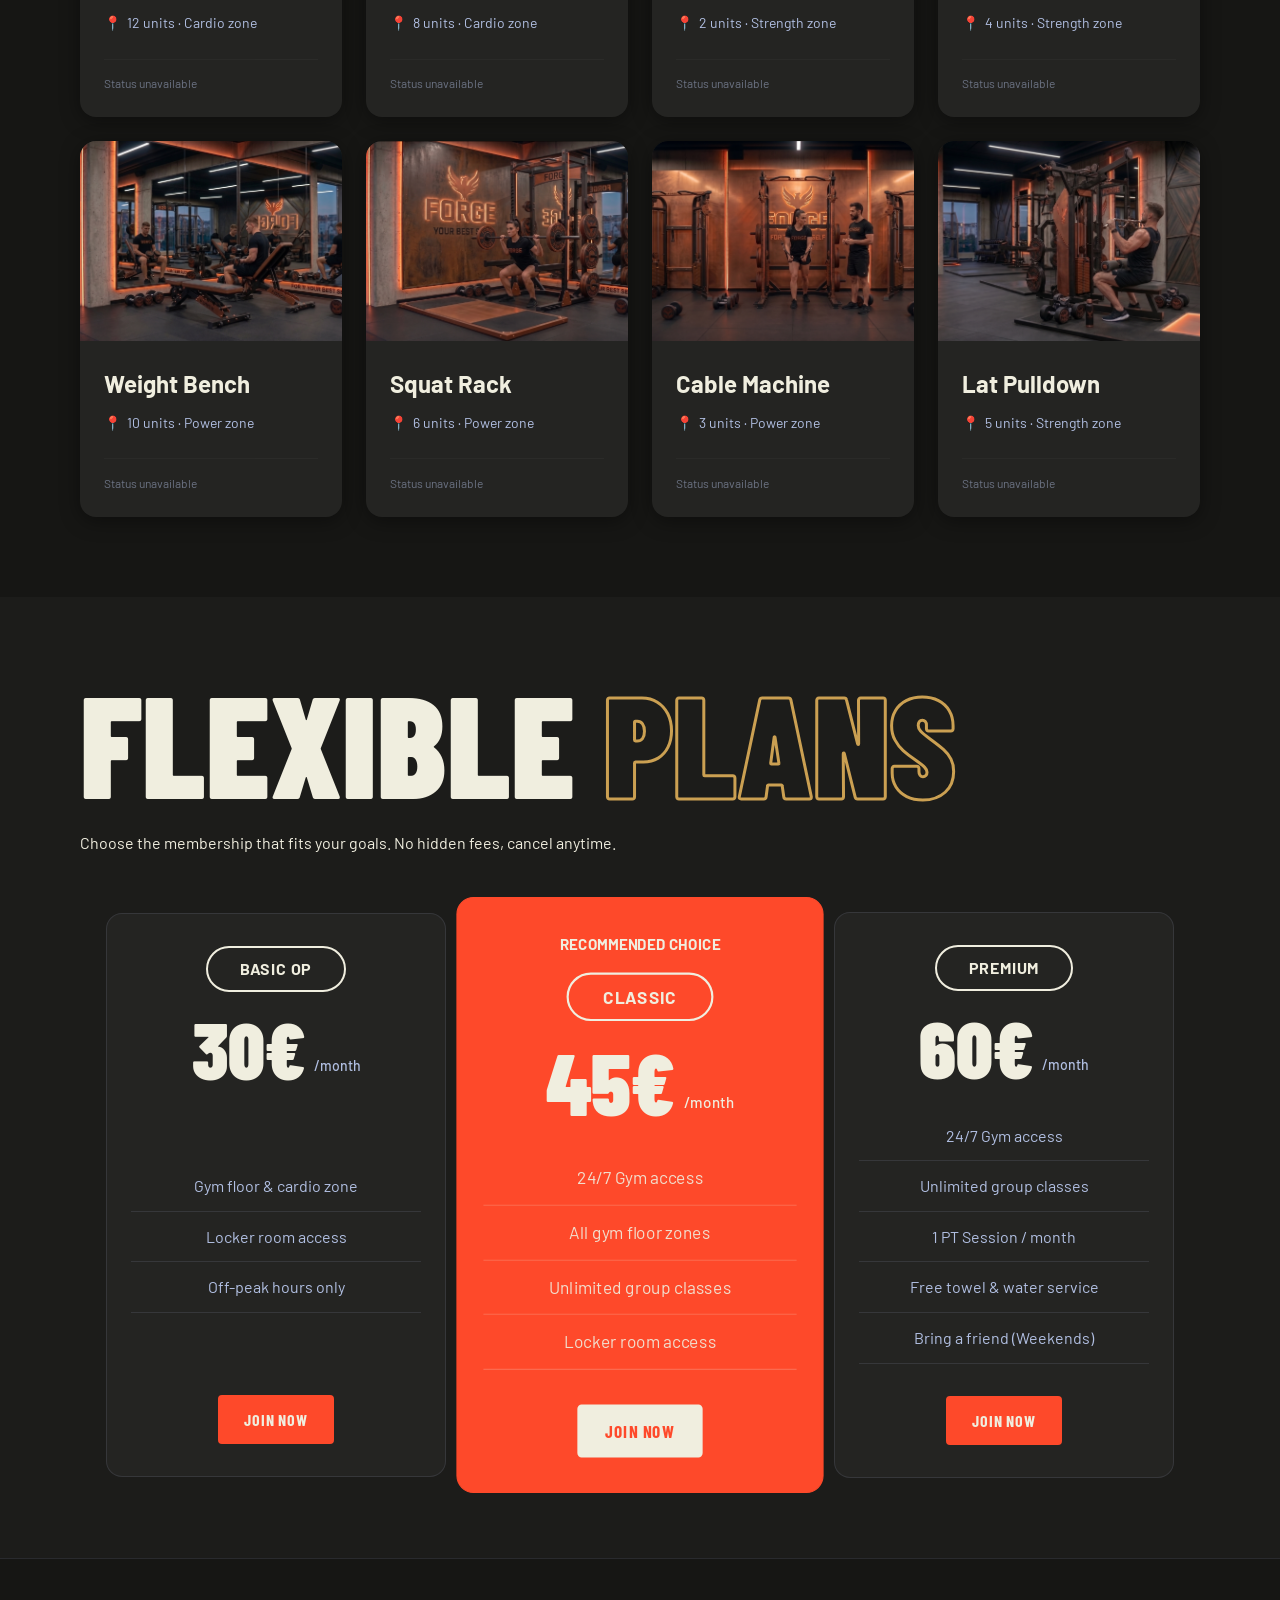
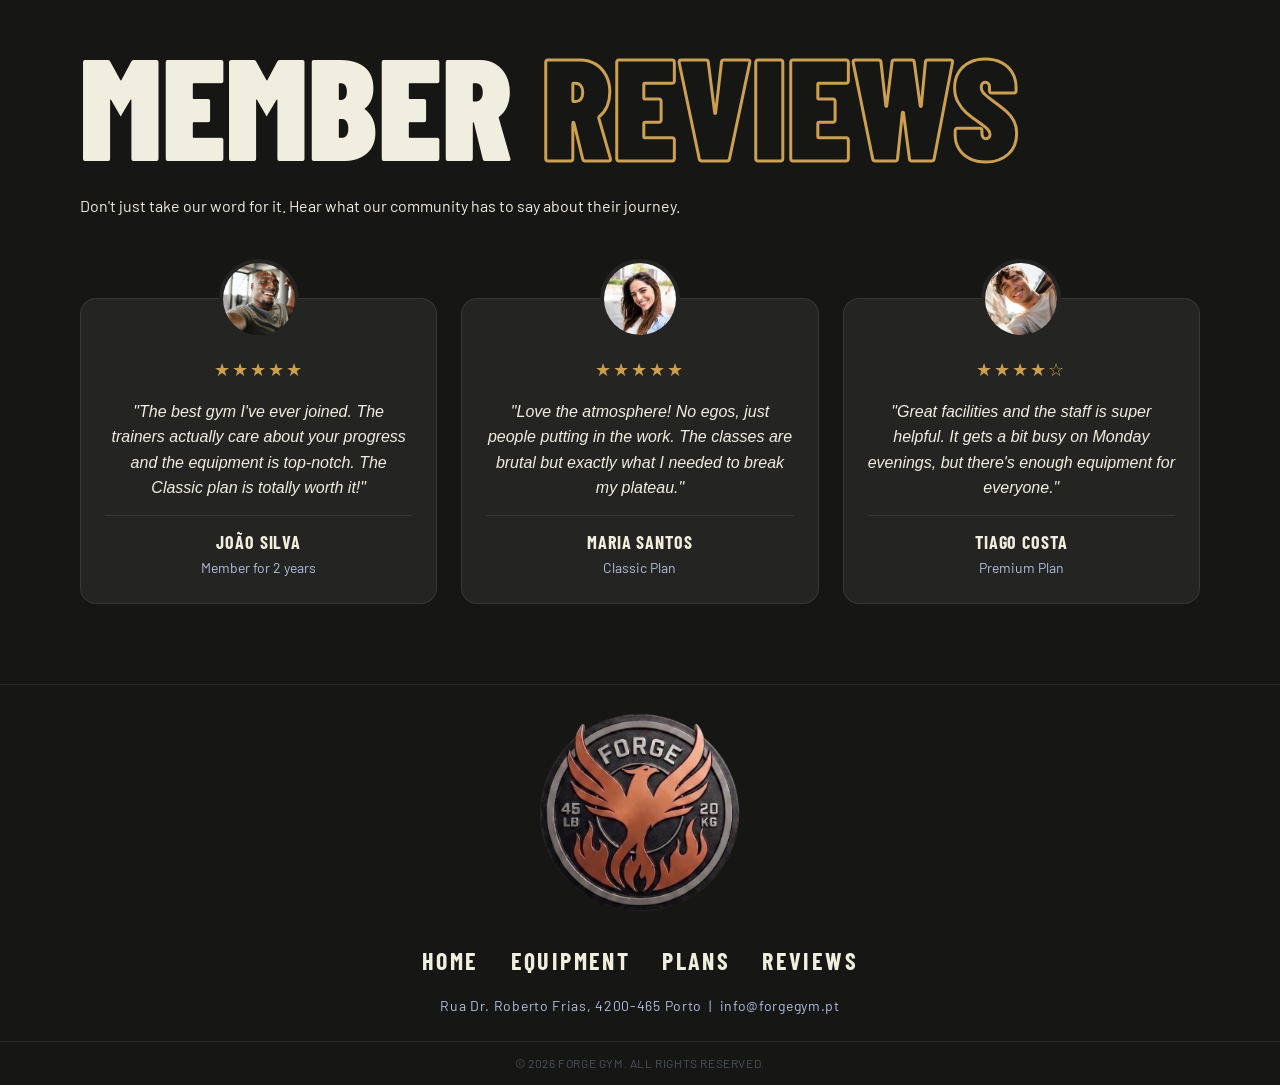
==== commit a4deb2dc: "feat: add dynamic schedule grid and filtering" ====
--- a/index.html
+++ b/index.html
@@ -30,7 +30,7 @@
 
       <nav class="nav" id="main-nav" aria-label="Primary navigation">
         <ul class="nav__list">
-          <li><a href="pages/plan.html" class="nav__link">Classes</a></li>
+          <li><a href="pages/plan.php" class="nav__link">Classes</a></li>
           <li><a href="pages/profile.html" class="nav__link">Profile</a></li>
         </ul>
         <div class="nav__actions">
@@ -100,7 +100,7 @@
 
         <ul class="equip-grid" aria-label="Equipment catalogue">
  
-          <li class="equip-card">
+          <li class="equip-card" data-id="1">
             <div class="equip-card__image">
               <img src="images/equipment/treadMills.png" alt="Treadmills" loading="lazy" />
             </div>
@@ -112,7 +112,7 @@
             </div>
           </li>
  
-          <li class="equip-card">
+          <li class="equip-card" data-id="2">
             <div class="equip-card__image">
               <img src="images/equipment/stationaryBikes.png" alt="Stationary Bikes" loading="lazy" />
             </div>
@@ -124,7 +124,7 @@
             </div>
           </li>
 
-          <li class="equip-card">
+          <li class="equip-card" data-id="3">
             <div class="equip-card__image">
               <img src="images/equipment/legPress.png" alt="Leg Press" loading="lazy" />
             </div>
@@ -136,7 +136,7 @@
             </div>
           </li>
 
-          <li class="equip-card">
+          <li class="equip-card" data-id="4">
             <div class="equip-card__image">
               <img src="images/equipment/chestPress.png" alt="Chest Press" loading="lazy" />
             </div>
@@ -148,7 +148,7 @@
             </div>
           </li>
 
-          <li class="equip-card">
+          <li class="equip-card" data-id="5">
             <div class="equip-card__image">
               <img src="images/equipment/weightBench.png" alt="Weight Bench" loading="lazy" />
             </div>
@@ -160,7 +160,7 @@
             </div>
           </li>
 
-          <li class="equip-card">
+          <li class="equip-card" data-id="6">
             <div class="equip-card__image">
               <img src="images/equipment/squatRack.png" alt="Squat Rack" loading="lazy" />
             </div>
@@ -172,7 +172,7 @@
             </div>
           </li>
 
-          <li class="equip-card">
+          <li class="equip-card" data-id="7">
             <div class="equip-card__image">
               <img src="images/equipment/cableMachine.png" alt="Cable Machine" loading="lazy" />
             </div>
@@ -184,7 +184,7 @@
             </div>
           </li>
 
-          <li class="equip-card">
+          <li class="equip-card" data-id="8">
             <div class="equip-card__image">
               <img src="images/equipment/latPulldown.png" alt="Lat Pulldown" loading="lazy" />
             </div>
@@ -196,7 +196,7 @@
             </div>
           </li>
 
-          </ul>
+        </ul>
  
       </div>
     </section>
@@ -371,5 +371,7 @@
       <p>&copy; 2026 FORGE GYM. All rights reserved.</p>
     </div>
   </footer>
+  
+  <script src="json/equipment-status.js"></script>
 </body>
 </html>
--- a/css/style.css
+++ b/css/style.css
@@ -8,4 +8,3 @@
 @import url('02-components.css');
 @import url('03-layout.css');
 @import url('04-pages.css');
-
